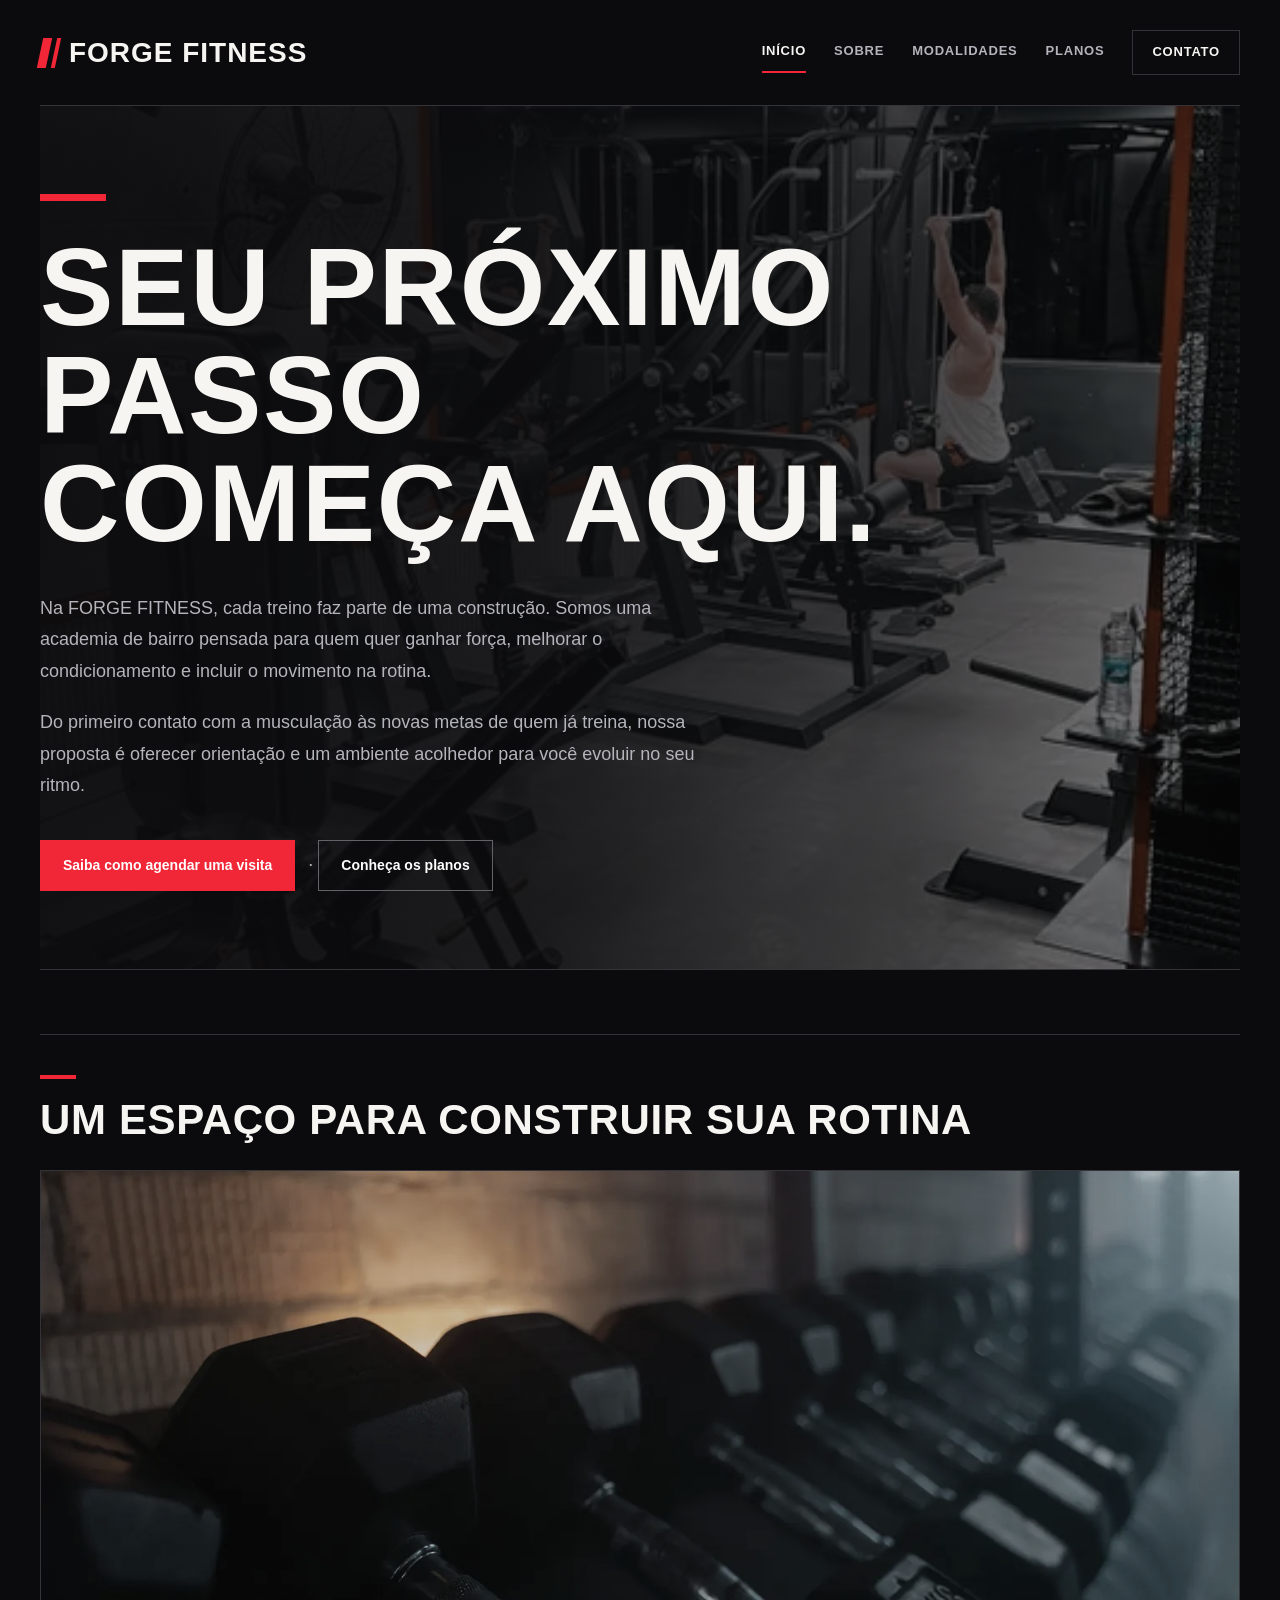
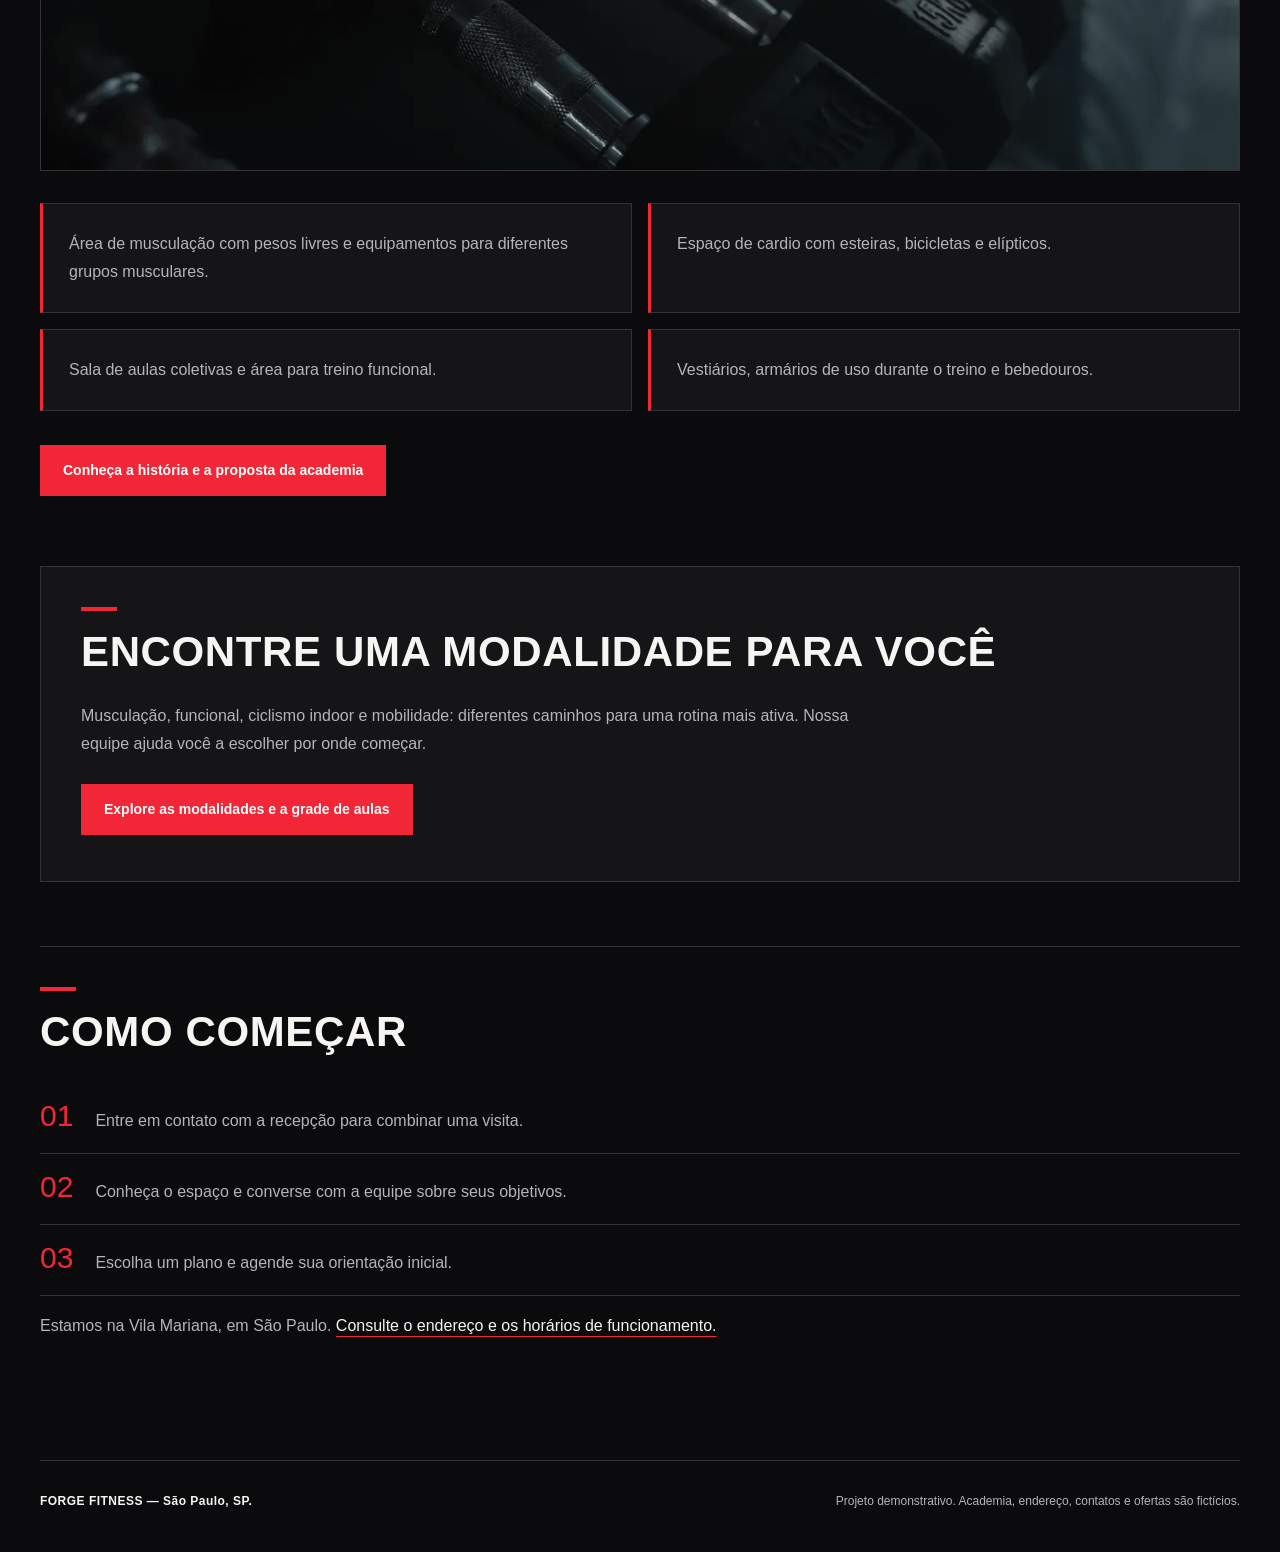
==== index.html @ c42b9245 "Add files via upload" ====
<!doctype html>
<html lang="pt-BR">
<head>
  <meta charset="utf-8">
  <meta name="viewport" content="width=device-width, initial-scale=1">
  <title>FORGE FITNESS | Início</title>
  <meta name="description" content="Conheça a FORGE FITNESS: academia fictícia com musculação, aulas coletivas e acompanhamento para diferentes objetivos.">
  <link rel="stylesheet" href="styles.css">
</head>
<body class="page-home">
  <a class="skip-link" href="#conteudo">Pular para o conteúdo</a>
  <header>
    <a href="index.html" aria-label="FORGE FITNESS — início">FORGE FITNESS</a>
    <button class="menu-toggle" type="button" aria-controls="primary-navigation" aria-expanded="false" aria-label="Abrir menu de navegação" hidden><span class="menu-toggle__icon" aria-hidden="true"></span></button>
    <nav id="primary-navigation" aria-label="Navegação principal"><ul>
      <li><a href="index.html" aria-current="page">Início</a></li>
      <li><a href="about.html">Sobre</a></li>
      <li><a href="classes.html">Modalidades</a></li>
      <li><a href="memberships.html">Planos</a></li>
      <li><a href="contact.html">Contato</a></li>
    </ul></nav>
  </header>
  <main id="conteudo">
    <section aria-labelledby="introducao">
      <picture class="hero-photography" aria-hidden="true">
        <img src="assets/images/gym-interior-1440.webp" srcset="assets/images/gym-interior-720.webp 720w, assets/images/gym-interior-1440.webp 1440w" sizes="(max-width: 600px) calc(100vw - 36px), (max-width: 900px) calc(100vw - 48px), (max-width: 1280px) calc(100vw - 80px), 1200px" width="1440" height="720" alt="" fetchpriority="high" decoding="async">
      </picture>
      <h1 id="introducao">Seu próximo passo começa aqui.</h1>
      <p>Na FORGE FITNESS, cada treino faz parte de uma construção. Somos uma academia de bairro pensada para quem quer ganhar força, melhorar o condicionamento e incluir o movimento na rotina.</p>
      <p>Do primeiro contato com a musculação às novas metas de quem já treina, nossa proposta é oferecer orientação e um ambiente acolhedor para você evoluir no seu ritmo.</p>
      <p><a href="contact.html">Saiba como agendar uma visita</a> <span class="hero-action-separator" aria-hidden="true">·</span> <a href="memberships.html">Conheça os planos</a></p>
    </section>
    <section aria-labelledby="estrutura">
      <h2 id="estrutura">Um espaço para construir sua rotina</h2>
      <figure class="gym-photography">
        <img src="assets/images/equipment-1440.webp" srcset="assets/images/equipment-720.webp 720w, assets/images/equipment-1440.webp 1440w" sizes="(max-width: 1280px) 100vw, 1200px" width="1440" height="720" alt="Halteres organizados em um suporte, com iluminação lateral dramática em uma academia. Foto ilustrativa." loading="lazy" decoding="async">
      </figure>
      <ul>
        <li>Área de musculação com pesos livres e equipamentos para diferentes grupos musculares.</li>
        <li>Espaço de cardio com esteiras, bicicletas e elípticos.</li>
        <li>Sala de aulas coletivas e área para treino funcional.</li>
        <li>Vestiários, armários de uso durante o treino e bebedouros.</li>
      </ul>
      <p><a href="about.html">Conheça a história e a proposta da academia</a></p>
    </section>
    <section aria-labelledby="treinos">
      <h2 id="treinos">Encontre uma modalidade para você</h2>
      <p>Musculação, funcional, ciclismo indoor e mobilidade: diferentes caminhos para uma rotina mais ativa. Nossa equipe ajuda você a escolher por onde começar.</p>
      <p><a href="classes.html">Explore as modalidades e a grade de aulas</a></p>
    </section>
    <section aria-labelledby="primeira-visita">
      <h2 id="primeira-visita">Como começar</h2>
      <ol>
        <li>Entre em contato com a recepção para combinar uma visita.</li>
        <li>Conheça o espaço e converse com a equipe sobre seus objetivos.</li>
        <li>Escolha um plano e agende sua orientação inicial.</li>
      </ol>
      <p>Estamos na Vila Mariana, em São Paulo. <a href="contact.html">Consulte o endereço e os horários de funcionamento.</a></p>
    </section>
  </main>
  <footer><p>FORGE FITNESS — São Paulo, SP.</p><p>Projeto demonstrativo. Academia, endereço, contatos e ofertas são fictícios.</p></footer>
  <script src="navigation.js" defer></script>
  <script src="motion.js" defer></script>
</body>
</html>
---- styles.css ----
/* Shared visual system: local fonts, photography and accessible motion. */
:root {
  color-scheme: dark;
  --background: #0b0b0d;
  --surface: #151518;
  --surface-raised: #1d1d21;
  --line: #343438;
  --text: #f6f5f2;
  --muted: #b4b4bb;
  --red: #f12636;
  --red-hover: #ff4251;
  --display: Impact, "Arial Narrow", "Franklin Gothic Heavy", sans-serif;
}
* { box-sizing: border-box; }
body {
  margin: 0;
  background: var(--background);
  color: var(--text);
  font-family: "Segoe UI", Arial, sans-serif;
  font-size: 16px;
  line-height: 1.75;
  -webkit-font-smoothing: antialiased;
}
::selection { background: var(--red); color: #fff; }
a { color: var(--text); text-underline-offset: 5px; text-decoration-color: var(--red); }
a:hover { color: var(--red-hover); }
:focus-visible { outline: 3px solid var(--red-hover); outline-offset: 6px; }
header, main, footer { width: min(1200px, calc(100% - 80px)); margin-inline: auto; }

/* Masthead and shared navigation */
header {
  min-height: 106px;
  display: flex;
  align-items: center;
  justify-content: space-between;
  flex-wrap: wrap;
  gap: 20px 36px;
  padding-block: 24px;
  border-bottom: 1px solid var(--line);
}
header > a {
  display: inline-flex;
  align-items: center;
  gap: 12px;
  font-family: var(--display);
  font-size: 28px;
  font-weight: 900;
  line-height: 1;
  letter-spacing: .035em;
  text-decoration: none;
}
header > a::before {
  content: "";
  width: 9px;
  height: 30px;
  background: var(--red);
  box-shadow: 5px 0 0 var(--background), 9px 0 0 var(--red);
  transform: skew(-12deg);
  margin-right: 8px;
}
nav ul { display: flex; flex-wrap: wrap; align-items: center; gap: 10px 28px; margin: 0; padding: 0; list-style: none; }
nav a {
  display: inline-block;
  padding-block: 8px;
  border-bottom: 2px solid transparent;
  color: var(--muted);
  font-size: 13px;
  font-weight: 700;
  letter-spacing: .06em;
  text-decoration: none;
  text-transform: uppercase;
}
nav a[aria-current="page"] { color: var(--text); border-bottom-color: var(--red); }
nav a:hover { color: var(--text); border-bottom-color: var(--red); }
nav li:last-child a { border: 1px solid var(--line); padding: 10px 19px; color: var(--text); }
nav li:last-child a:hover, nav li:last-child a[aria-current="page"] { background: var(--red); border-color: var(--red); color: #fff; }
.skip-link { position: absolute; top: -160px; left: 24px; z-index: 10; background: var(--text); color: var(--background); padding: 12px 20px; font-weight: 700; }
.skip-link:focus { top: 16px; }

/* Typography and section rhythm */
main { padding-block: 72px 24px; }
h1, h2, h3 { margin-top: 0; color: var(--text); line-height: 1.08; }
h1, h2 { font-family: var(--display); font-weight: 900; text-transform: uppercase; letter-spacing: .015em; }
h1 { max-width: 920px; margin-bottom: 28px; font-size: clamp(46px, 6.2vw, 82px); text-wrap: balance; }
h2 { margin-bottom: 28px; font-size: clamp(28px, 3.4vw, 42px); text-wrap: balance; }
h3 { margin-bottom: 16px; font-size: 21px; font-weight: 750; letter-spacing: -.025em; }
p { margin: 0 0 20px; color: var(--muted); }
p:last-child { margin-bottom: 0; }
strong { color: var(--text); font-weight: 700; }
main > p { max-width: 760px; font-size: 18px; }
section { margin-block: 64px; padding-top: 40px; border-top: 1px solid var(--line); }
section h2::before { content: ""; display: block; width: 36px; height: 4px; margin-bottom: 18px; background: var(--red); }
section > p { max-width: 790px; }
ul, ol { padding-left: 23px; color: var(--muted); }
li { padding-left: 5px; margin-bottom: 12px; }
li::marker { color: var(--red); }
nav li { margin: 0; padding: 0; }

/* Existing calls to action retain their original text and destinations. */
section > p:last-child > a,
article > p:last-child > a {
  display: inline-block;
  padding: 14px 22px;
  margin: 6px 8px 6px 0;
  border: 1px solid var(--red);
  background: var(--red);
  color: #fff;
  font-size: 14px;
  line-height: 1.5;
  font-weight: 750;
  text-decoration: none;
}
section > p:last-child > a:hover,
article > p:last-child > a:hover { background: var(--red-hover); border-color: var(--red-hover); }
section > p:last-child > a ~ a { background: transparent; border-color: #626269; }
section > p:last-child > a ~ a:hover { background: var(--surface-raised); border-color: var(--text); }

/* Home: typography-led introduction and structured panels. */
.page-home main { padding-top: 0; }
.page-home section:first-child { margin-top: 0; padding: 88px 0 72px; border-top: 0; border-bottom: 1px solid var(--line); }
.page-home h1 { max-width: 980px; font-size: clamp(56px, 8.6vw, 112px); line-height: .98; margin-bottom: 36px; }
.page-home h1::before { content: ""; display: block; width: 66px; height: 7px; margin-bottom: 32px; background: var(--red); }
.page-home section:first-child > p { max-width: 680px; font-size: 18px; }
.page-home section:first-child > p:last-child { margin-top: 32px; }
.page-home section[aria-labelledby="estrutura"] > ul { display: grid; grid-template-columns: repeat(2, minmax(0, 1fr)); gap: 16px; padding: 0; list-style: none; margin-block: 28px; }
.page-home section[aria-labelledby="estrutura"] li { margin: 0; padding: 26px; background: var(--surface); border: 1px solid var(--line); border-left: 3px solid var(--red); }
.page-home section[aria-labelledby="treinos"] { padding: 40px; background: var(--surface); border: 1px solid var(--line); }
.page-home ol { counter-reset: steps; padding: 0; list-style: none; }
.page-home ol li { counter-increment: steps; display: flex; align-items: baseline; gap: 22px; border-bottom: 1px solid var(--line); padding: 18px 0; margin: 0; }
.page-home ol li::before { content: "0" counter(steps); font-family: var(--display); color: var(--red); font-size: 30px; line-height: 1; }
.page-home section[aria-labelledby="primeira-visita"] > p:last-child > a { display: inline; margin: 0; padding: 0; border: 0; background: transparent; color: var(--text); font-size: inherit; font-weight: inherit; text-decoration: underline; text-decoration-color: var(--red); }

/* About and contact: editorial copy and information blocks. */
.page-about section[aria-labelledby="historia"] > p { max-width: 820px; font-size: 18px; }
.page-about section[aria-labelledby="proposta"] ul { display: grid; grid-template-columns: repeat(2, minmax(0, 1fr)); gap: 16px; list-style: none; padding: 0; margin-top: 28px; }
.page-about section[aria-labelledby="proposta"] li { background: var(--surface); border: 1px solid var(--line); padding: 26px; margin: 0; }
.page-about section[aria-labelledby="proposta"] li strong { display: block; margin-bottom: 8px; }
dl { margin: 0; display: grid; grid-template-columns: minmax(170px, 1fr) 2fr; }
dt, dd { padding-block: 22px; border-bottom: 1px solid var(--line); }
dt { padding-right: 24px; font-weight: 700; }
dd { margin: 0; color: var(--muted); overflow-wrap: anywhere; }
address { font-style: normal; font-size: 20px; line-height: 1.9; border-left: 3px solid var(--red); padding: 8px 0 8px 26px; margin-bottom: 28px; }
.page-contact main > p:has(> strong),
.page-memberships main > p:has(> strong) { padding: 18px 22px; border: 1px solid var(--line); border-left: 3px solid var(--red); background: var(--surface); font-size: 14px; }
.page-contact section[aria-labelledby="horarios"] > p:last-child > a { display: inline; padding: 0; margin: 0; border: 0; background: transparent; color: var(--text); font-size: inherit; font-weight: inherit; text-decoration: underline; text-decoration-color: var(--red); }

/* Classes and schedule */
.page-classes section[aria-labelledby="atividades"] { display: grid; grid-template-columns: repeat(2, minmax(0, 1fr)); gap: 24px; }
.page-classes section[aria-labelledby="atividades"] > h2 { grid-column: 1 / -1; margin-bottom: 4px; }
.page-classes article { padding: 32px; background: var(--surface); border: 1px solid var(--line); border-top: 3px solid var(--red); }
.page-classes article h3 { font-size: 25px; }
.page-classes article p:last-child { padding-top: 18px; border-top: 1px solid var(--line); font-size: 14px; }
.table-container { overflow-x: auto; border: 1px solid var(--line); background: var(--surface); }
table { width: 100%; border-collapse: collapse; min-width: 540px; }
caption { padding: 20px 24px; text-align: left; color: var(--muted); font-size: 14px; }
th, td { padding: 20px 24px; text-align: left; vertical-align: top; border-top: 1px solid var(--line); }
thead { background: var(--surface-raised); }
thead th { font-size: 12px; letter-spacing: .07em; text-transform: uppercase; }
tbody th { font-weight: 600; }
td { color: var(--muted); }

/* Membership cards share aligned pricing, benefit lists and actions. */
.page-memberships section[aria-labelledby="opcoes"] { display: grid; grid-template-columns: repeat(3, minmax(0, 1fr)); gap: 20px; }
.page-memberships section[aria-labelledby="opcoes"] > h2 { grid-column: 1 / -1; }
.page-memberships article { display: flex; flex-direction: column; padding: 32px 26px 26px; background: var(--surface); border: 1px solid var(--line); border-top: 4px solid #626269; }
.page-memberships article:nth-of-type(2) { background: var(--surface-raised); border-color: var(--red); box-shadow: 0 12px 36px #0005; }
.page-memberships article h3 { text-transform: uppercase; letter-spacing: .12em; font-size: 14px; margin-bottom: 26px; }
.page-memberships article > p:first-of-type { padding-bottom: 24px; margin-bottom: 24px; border-bottom: 1px solid var(--line); }
.page-memberships article > p:first-of-type strong { font-family: var(--display); font-size: clamp(26px, 2.7vw, 36px); line-height: 1.2; letter-spacing: -.015em; }
.page-memberships article:nth-of-type(2) h3 { color: var(--red-hover); }
.page-memberships article ul { font-size: 14px; margin-block: 6px 28px; padding-left: 18px; }
.page-memberships article > p:last-child { margin-top: auto; }
.page-memberships article > p:last-child a { width: 100%; text-align: center; margin: 0; padding-inline: 12px; }
.page-memberships section[aria-labelledby="duvidas"] h3 { margin-top: 32px; padding-top: 28px; border-top: 1px solid var(--line); }
.page-memberships section[aria-labelledby="duvidas"] > p { max-width: 800px; }

footer { display: flex; justify-content: space-between; flex-wrap: wrap; gap: 16px 40px; margin-top: 32px; padding-block: 30px 40px; border-top: 1px solid var(--line); }
footer p { margin: 0; font-size: 12px; color: var(--muted); }
footer p:first-child { color: var(--text); font-weight: 700; letter-spacing: .04em; }

/* Local photography is an additive layer; the existing type and grids remain. */
.gym-photography {
  margin: 28px 0 32px;
  overflow: hidden;
  background: var(--surface);
  border: 1px solid var(--line);
}
.gym-photography img {
  display: block;
  width: 100%;
  height: auto;
  aspect-ratio: 2 / 1;
  object-fit: cover;
  filter: saturate(.65) contrast(1.08) brightness(.88);
}
.gym-photography--card { margin: 0 0 28px; }
.page-home section:first-child { position: relative; isolation: isolate; }
.hero-photography { position: absolute; inset: 0; z-index: -2; overflow: hidden; pointer-events: none; }
.hero-photography img { display: block; width: 100%; height: 100%; object-fit: cover; object-position: 65% center; filter: saturate(.55) contrast(1.08); }
.page-home section:first-child::after {
  content: "";
  position: absolute;
  inset: 0;
  z-index: -1;
  pointer-events: none;
  background: linear-gradient(90deg, #0b0b0df5 0%, #0b0b0de8 42%, #0b0b0dbb 72%, #0b0b0d77 100%);
}

/* Motion is opt-in; reduced-motion visitors retain immediate state changes. */
@media (prefers-reduced-motion: no-preference) {
  /* Entrance/reveal translate is owned exclusively by motion.js.
     Hover transitions below use transform on links and cards only. */
  nav a, main a {
    transition: color 160ms ease, background-color 160ms ease,
      border-color 160ms ease, transform 180ms ease;
  }
  .page-classes article,
  .page-memberships article,
  .page-home section[aria-labelledby="estrutura"] li,
  .page-about section[aria-labelledby="proposta"] li {
    transition: transform 200ms cubic-bezier(.2, .7, .3, 1);
  }
}
@media (prefers-reduced-motion: no-preference) and (hover: hover) and (pointer: fine) {
  section > p:last-child > a:hover,
  article > p:last-child > a:hover { transform: translateY(-2px); }
  .page-classes article:hover,
  .page-memberships article:hover,
  .page-home section[aria-labelledby="estrutura"] li:hover,
  .page-about section[aria-labelledby="proposta"] li:hover { transform: translateY(-3px); }
}
@media (prefers-reduced-motion: reduce) {
  nav a, main a, article, section li { transition: none; }
}

.menu-toggle { display: none; }

/* Tablet layout: keep intrinsic content from widening grid/flex tracks. */
@media (max-width: 1024px) {
  header, main, footer { width: calc(100% - 48px); }
  header { align-items: flex-start; gap: 20px; }
  header > a { max-width: 100%; min-width: 0; }
  header > a::before { flex-shrink: 0; }
  nav { width: 100%; min-width: 0; }
  nav ul { gap: 8px 22px; }
  nav a { min-height: 44px; display: inline-flex; align-items: center; }
  main, main *, footer > * { min-width: 0; }
  main, footer { overflow-wrap: anywhere; }
  main { padding-top: 56px; }
  h1 { font-size: clamp(36px, 6.2vw, 64px); }
  h2 { font-size: clamp(28px, 3.6vw, 38px); }
  .page-home h1 { font-size: clamp(44px, 8.6vw, 88px); }
  .gym-photography, .table-container { max-width: 100%; }
  .gym-photography img { max-width: 100%; }
  section > p:last-child > a,
  article > p:last-child > a { max-width: 100%; white-space: normal; overflow-wrap: anywhere; }
  .page-memberships section[aria-labelledby="opcoes"] { grid-template-columns: 1fr; }
  .page-memberships article { padding: 32px; }
  .page-memberships article > p:first-of-type strong { font-size: 38px; }
  .page-classes article { padding: 24px; }
  dl { grid-template-columns: minmax(140px, 1fr) minmax(0, 2fr); }
  .skip-link { max-width: calc(100% - 48px); }
}
@media (max-width: 600px) {
  header, main, footer { width: calc(100% - 40px); }
  header { min-height: 80px; padding-block: 18px; gap: 0 12px; align-items: center; }
  header > a { font-size: clamp(19px, 6vw, 25px); }
  .mobile-menu-ready header > a { max-width: calc(100% - 60px); font-size: clamp(18px, 5.3vw, 25px); }
  .mobile-menu-ready .menu-toggle {
    display: inline-flex;
    align-items: center;
    justify-content: center;
    flex: 0 0 44px;
    width: 44px;
    height: 44px;
    padding: 10px;
    border: 1px solid var(--line);
    background: var(--surface);
    color: var(--text);
    cursor: pointer;
    touch-action: manipulation;
  }
  .menu-toggle__icon { position: relative; width: 22px; height: 16px; }
  .menu-toggle__icon::before, .menu-toggle__icon::after {
    content: "";
    position: absolute;
    left: 0;
    width: 22px;
    height: 2px;
    background: currentColor;
    transform-origin: center;
  }
  .menu-toggle__icon::before { top: 4px; }
  .menu-toggle__icon::after { bottom: 4px; }
  .is-menu-open .menu-toggle__icon::before { transform: translateY(3px) rotate(45deg); }
  .is-menu-open .menu-toggle__icon::after { transform: translateY(-3px) rotate(-45deg); }
  .mobile-menu-ready header nav {
    display: grid;
    flex-basis: 100%;
    grid-template-rows: 0fr;
    visibility: hidden;
  }
  .mobile-menu-ready header nav ul {
    min-height: 0;
    overflow: hidden;
    grid-template-columns: 1fr;
    gap: 0;
  }
  .mobile-menu-ready .is-menu-open nav { grid-template-rows: 1fr; visibility: visible; }
  .mobile-menu-ready nav li:first-child { padding-top: 16px; }
  .mobile-menu-ready nav a, .mobile-menu-ready nav li:last-child a {
    justify-content: flex-start;
    padding: 14px 12px;
    min-height: 48px;
    font-size: 13px;
    text-align: left;
  }
  .mobile-menu-ready nav li:last-child { padding-top: 8px; }
  nav ul { display: grid; grid-template-columns: repeat(3, minmax(0, 1fr)); gap: 8px; }
  nav a, nav li:last-child a {
    display: flex;
    justify-content: center;
    min-height: 44px;
    padding: 9px 4px;
    font-size: 11px;
    letter-spacing: .025em;
    text-align: center;
    overflow-wrap: anywhere;
  }
  main { padding-top: 40px; }
  h1 { font-size: clamp(32px, 9vw, 48px); line-height: 1.12; margin-bottom: 24px; }
  h2 { font-size: clamp(26px, 7.5vw, 34px); line-height: 1.15; margin-bottom: 24px; }
  h3, .page-classes article h3 { font-size: 22px; line-height: 1.25; }
  main > p, .page-home section:first-child > p,
  .page-about section[aria-labelledby="historia"] > p { font-size: 16px; }
  main p, main li, main dd { line-height: 1.8; }
  section { margin-block: 48px; padding-top: 32px; }
  .page-home section:first-child { padding-block: 52px 40px; }
  .page-home h1 { font-size: clamp(38px, 11vw, 64px); line-height: 1.04; margin-bottom: 28px; }
  .page-home h1::before { margin-bottom: 24px; }
  .page-home section[aria-labelledby="estrutura"] > ul,
  .page-about section[aria-labelledby="proposta"] ul,
  .page-classes section[aria-labelledby="atividades"] { grid-template-columns: 1fr; }
  .page-home section[aria-labelledby="treinos"],
  .page-home section[aria-labelledby="estrutura"] li,
  .page-about section[aria-labelledby="proposta"] li,
  .page-classes article, .page-memberships article { padding: 22px; }
  .page-memberships article > p:first-of-type strong { font-size: clamp(27px, 8vw, 38px); }
  .page-home ol li { gap: 14px; }
  .page-home ol li::before { flex-shrink: 0; }
  .gym-photography { margin-block: 28px; }
  .gym-photography img { aspect-ratio: 16 / 10; }
  .gym-photography--card img { aspect-ratio: 3 / 2; }
  .gym-photography--card { margin-top: 0; }
  .hero-photography img { object-position: 65% center; }
  dl { grid-template-columns: 1fr; }
  dt { border-bottom: 0; padding-bottom: 4px; }
  dd { padding-top: 0; }
  address { font-size: 17px; padding-left: 18px; }
  section > p:last-child > a, article > p:last-child > a {
    min-height: 44px;
    padding: 12px 16px;
    margin-right: 0;
    text-align: center;
  }
  /* Stack existing CTAs; suppress only the decorative text separators. */
  section > p:last-child:has(> a), article > p:last-child:has(> a) {
    display: grid;
    gap: 12px;
    font-size: 0;
  }
  section > p:last-child > a, article > p:last-child > a {
    display: block;
    width: 100%;
    margin: 0;
    font-size: 14px;
    padding-block: 15px;
  }
  /* Preserve prose links as prose rather than full-width actions. */
  .page-home section[aria-labelledby="primeira-visita"] > p:last-child,
  .page-contact section[aria-labelledby="horarios"] > p:last-child { display: block; font-size: 16px; }
  /* Keep the semantic schedule intact, wrapping cells instead of scrolling. */
  table { min-width: 0; table-layout: fixed; }
  th, td { padding: 12px 8px; font-size: 13px; overflow-wrap: anywhere; }
  thead th { font-size: 10px; letter-spacing: .025em; }
  caption { padding: 16px; font-size: 13px; }
  footer { display: block; padding-block: 24px 32px; }
  footer p + p { margin-top: 12px; }
}
@media (max-width: 600px) and (prefers-reduced-motion: no-preference) {
  .mobile-menu-ready header nav {
    transition: grid-template-rows 240ms cubic-bezier(.22, .61, .36, 1), visibility 0s linear 240ms;
  }
  .mobile-menu-ready .is-menu-open nav { transition-delay: 0s; }
  .menu-toggle__icon::before, .menu-toggle__icon::after { transition: transform 180ms ease; }
}

/* Home hero only: smartphone adjustments stop strictly below 768px.
   Static sizing/overlays leave the existing motion lifecycle untouched. */
@media (max-width: 767.98px) {
  .page-home section[aria-labelledby="introducao"] {
    padding-block: 32px 28px;
    margin-bottom: 32px;
  }
  .page-home section[aria-labelledby="introducao"] h1 {
    max-width: 15ch;
    margin-bottom: 20px;
    font-size: clamp(34px, 9vw, 56px);
    line-height: 1.06;
    letter-spacing: .01em;
    overflow-wrap: normal;
    word-break: normal;
  }
  .page-home section[aria-labelledby="introducao"] h1::before {
    width: 44px;
    height: 4px;
    margin-bottom: 20px;
  }
  .page-home section[aria-labelledby="introducao"] > p {
    max-width: 56ch;
    margin-bottom: 16px;
    font-size: 16px;
    line-height: 1.65;
    color: #d0d0d5;
  }
  .page-home section[aria-labelledby="introducao"] .hero-photography img {
    object-position: 72% center;
  }
  .page-home section[aria-labelledby="introducao"]::after {
    background: linear-gradient(180deg, #0b0b0ddb 0%, #0b0b0de8 48%, #0b0b0df5 100%);
  }
  .page-home section[aria-labelledby="introducao"] > p:last-child {
    display: flex;
    flex-wrap: wrap;
    justify-content: center;
    align-items: center;
    gap: 10px;
    max-width: 620px;
    margin: 24px 0 0;
    font-size: 0;
    line-height: 1;
  }
  .page-home section[aria-labelledby="introducao"] .hero-action-separator { display: none; }
  .page-home section[aria-labelledby="introducao"] > p:last-child > a {
    display: flex;
    align-items: center;
    justify-content: center;
    width: auto;
    flex: 0 1 auto;
    min-width: 0;
    min-height: 44px;
    margin: 0;
    padding: 10px 16px;
    font-size: 14px;
    line-height: 1.4;
    text-align: center;
    white-space: normal;
  }
  .page-home section[aria-labelledby="introducao"] > p:last-child > a ~ a {
    background: transparent;
    border-color: #626269;
  }
  .page-home section[aria-labelledby="introducao"] > p:last-child > a ~ a:hover {
    background: var(--surface-raised);
    border-color: var(--text);
  }
}
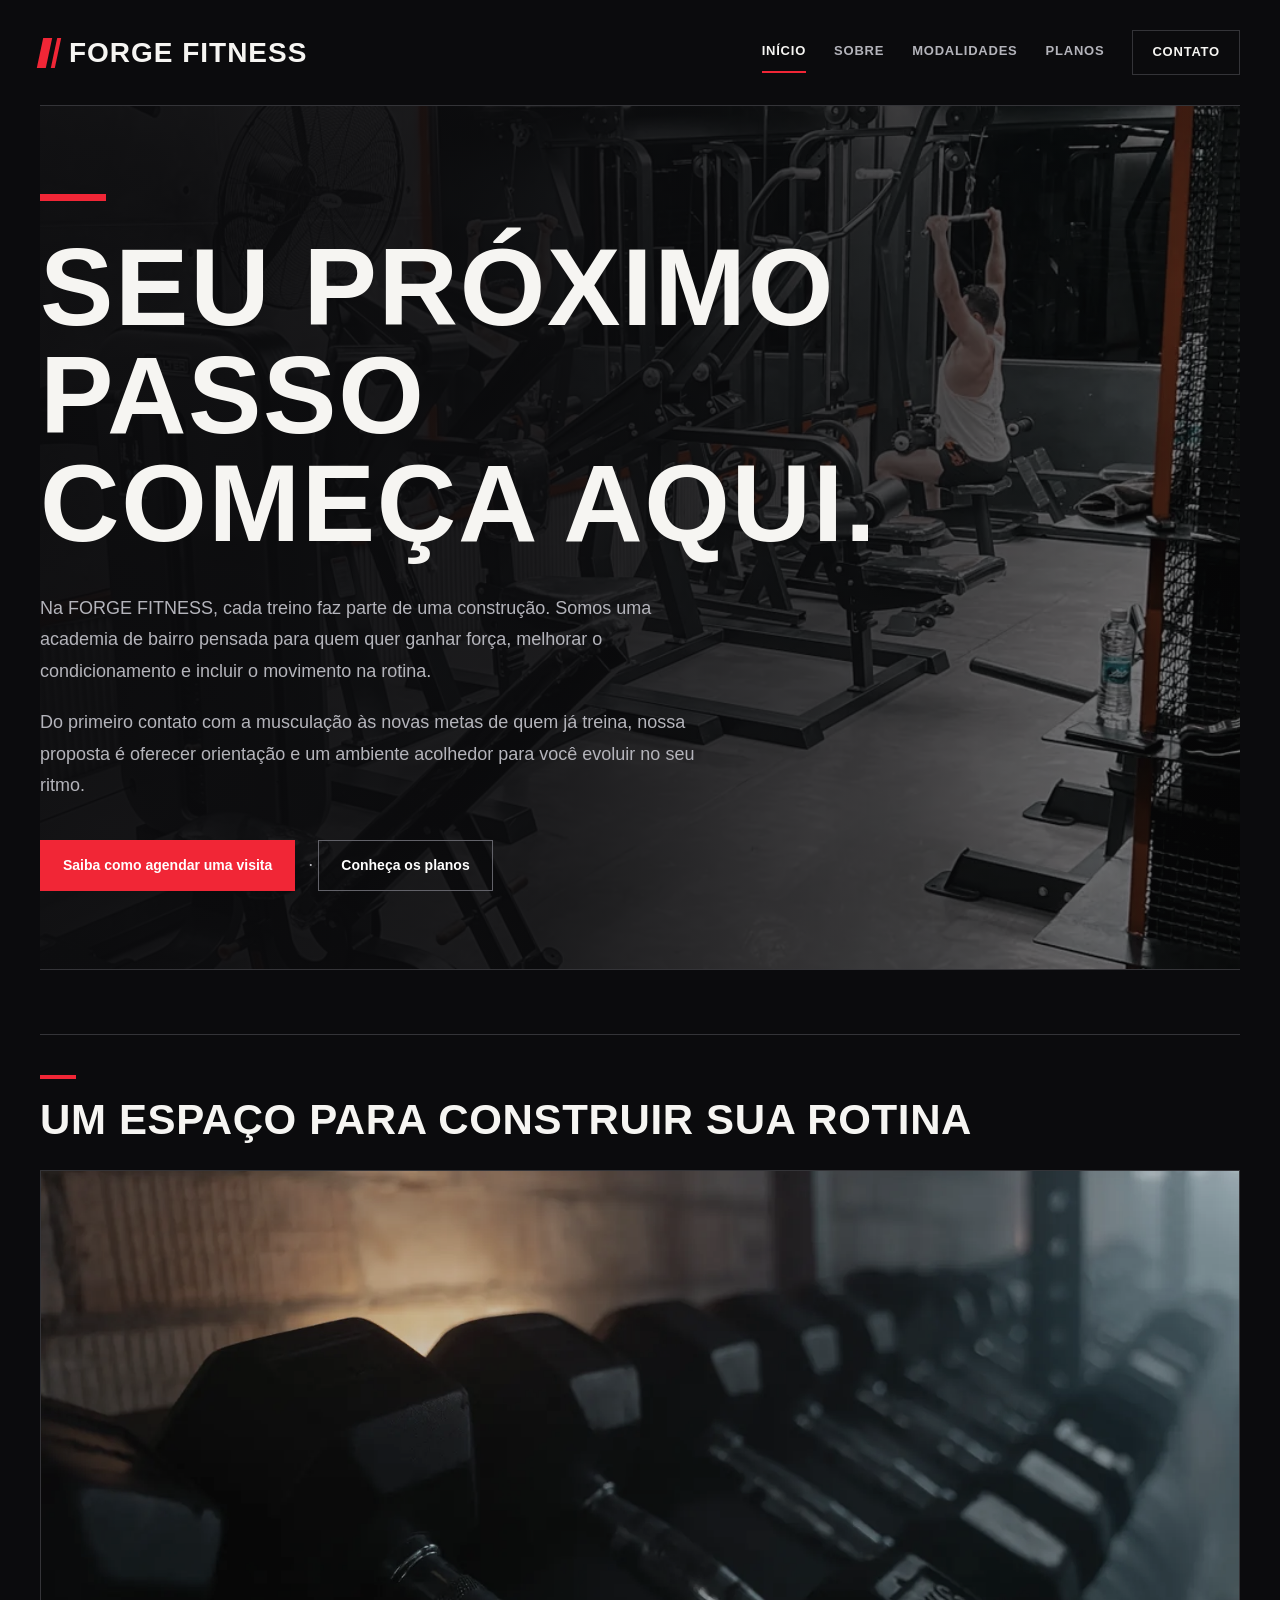
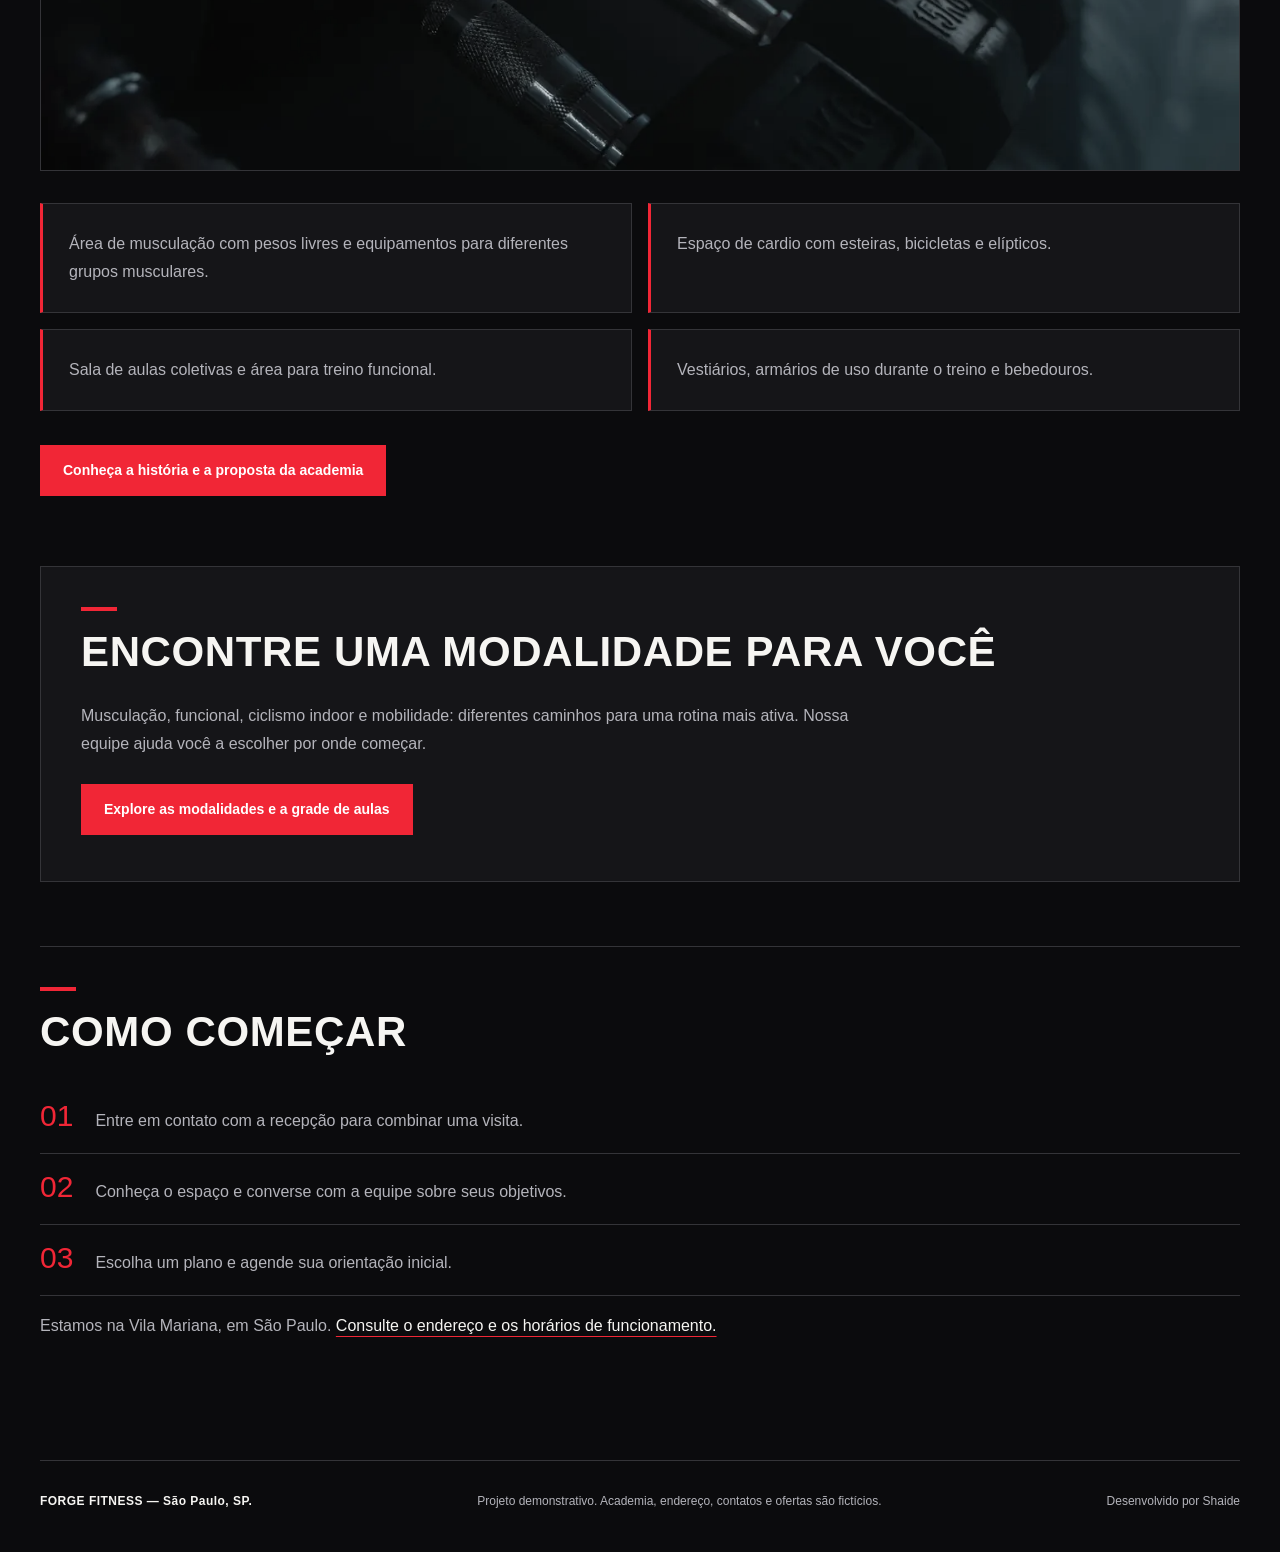
==== commit 30be3899: "Add files via upload" ====
--- a/index.html
+++ b/index.html
@@ -58,7 +58,7 @@
       <p>Estamos na Vila Mariana, em São Paulo. <a href="contact.html">Consulte o endereço e os horários de funcionamento.</a></p>
     </section>
   </main>
-  <footer><p>FORGE FITNESS — São Paulo, SP.</p><p>Projeto demonstrativo. Academia, endereço, contatos e ofertas são fictícios.</p></footer>
+  <footer><p>FORGE FITNESS — São Paulo, SP.</p><p>Projeto demonstrativo. Academia, endereço, contatos e ofertas são fictícios.</p><p class="footer-credit">Desenvolvido por Shaide</p></footer>
   <script src="navigation.js" defer></script>
   <script src="motion.js" defer></script>
 </body>
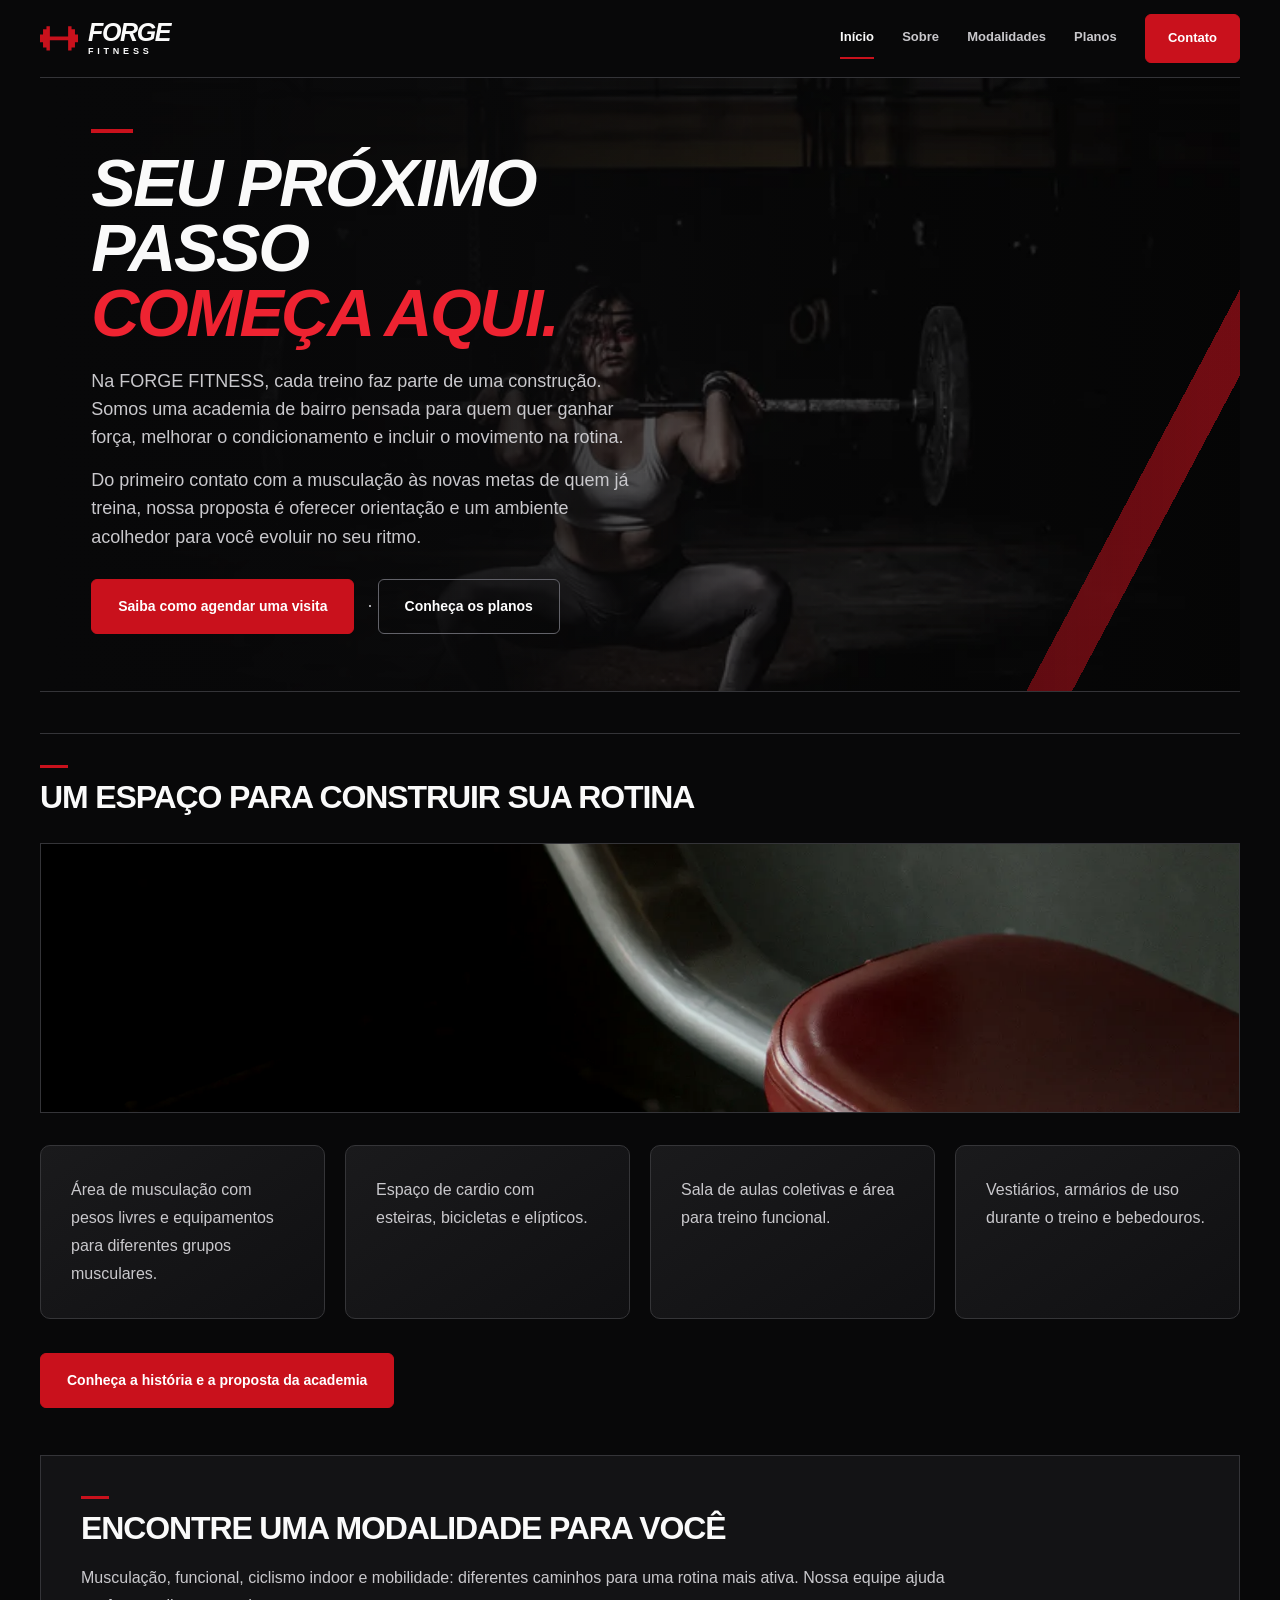
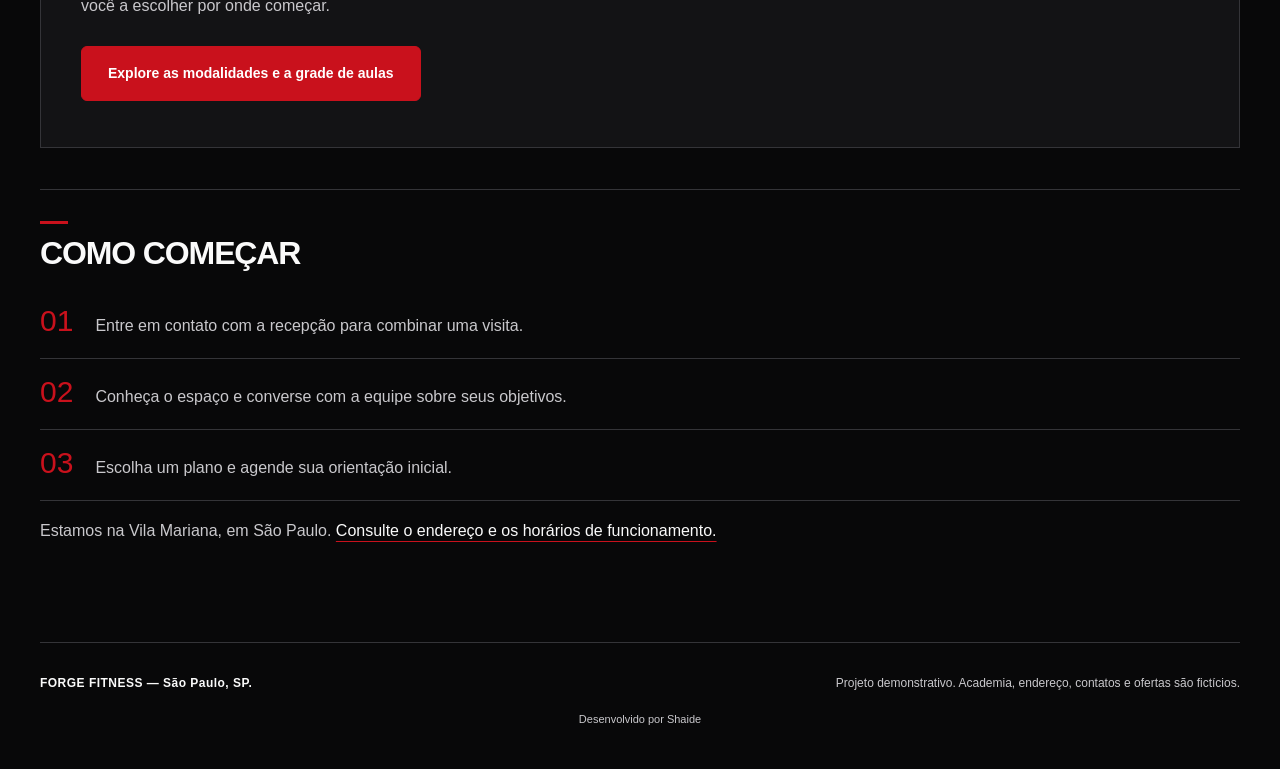
==== commit fbf38a46: "Add files via upload" ====
--- a/index.html
+++ b/index.html
@@ -10,7 +10,7 @@
 <body class="page-home">
   <a class="skip-link" href="#conteudo">Pular para o conteúdo</a>
   <header>
-    <a href="index.html" aria-label="FORGE FITNESS — início">FORGE FITNESS</a>
+    <a href="index.html" aria-label="FORGE FITNESS — início"><span class="brand"><b>FORGE</b> FITNESS</span></a>
     <button class="menu-toggle" type="button" aria-controls="primary-navigation" aria-expanded="false" aria-label="Abrir menu de navegação" hidden><span class="menu-toggle__icon" aria-hidden="true"></span></button>
     <nav id="primary-navigation" aria-label="Navegação principal"><ul>
       <li><a href="index.html" aria-current="page">Início</a></li>
@@ -25,7 +25,7 @@
       <picture class="hero-photography" aria-hidden="true">
         <img src="assets/images/gym-interior-1440.webp" srcset="assets/images/gym-interior-720.webp 720w, assets/images/gym-interior-1440.webp 1440w" sizes="(max-width: 600px) calc(100vw - 36px), (max-width: 900px) calc(100vw - 48px), (max-width: 1280px) calc(100vw - 80px), 1200px" width="1440" height="720" alt="" fetchpriority="high" decoding="async">
       </picture>
-      <h1 id="introducao">Seu próximo passo começa aqui.</h1>
+      <h1 id="introducao">Seu próximo passo <em>começa aqui.</em></h1>
       <p>Na FORGE FITNESS, cada treino faz parte de uma construção. Somos uma academia de bairro pensada para quem quer ganhar força, melhorar o condicionamento e incluir o movimento na rotina.</p>
       <p>Do primeiro contato com a musculação às novas metas de quem já treina, nossa proposta é oferecer orientação e um ambiente acolhedor para você evoluir no seu ritmo.</p>
       <p><a href="contact.html">Saiba como agendar uma visita</a> <span class="hero-action-separator" aria-hidden="true">·</span> <a href="memberships.html">Conheça os planos</a></p>
@@ -33,7 +33,7 @@
     <section aria-labelledby="estrutura">
       <h2 id="estrutura">Um espaço para construir sua rotina</h2>
       <figure class="gym-photography">
-        <img src="assets/images/equipment-1440.webp" srcset="assets/images/equipment-720.webp 720w, assets/images/equipment-1440.webp 1440w" sizes="(max-width: 1280px) 100vw, 1200px" width="1440" height="720" alt="Halteres organizados em um suporte, com iluminação lateral dramática em uma academia. Foto ilustrativa." loading="lazy" decoding="async">
+        <img src="assets/images/equipment-1440.webp" srcset="assets/images/equipment-720.webp 720w, assets/images/equipment-1440.webp 1440w" sizes="(max-width: 1280px) 100vw, 1200px" width="1440" height="720" alt="Detalhe de um equipamento de musculação com estofamento vermelho em uma academia. Foto ilustrativa." loading="lazy" decoding="async">
       </figure>
       <ul>
         <li>Área de musculação com pesos livres e equipamentos para diferentes grupos musculares.</li>
--- a/styles.css
+++ b/styles.css
@@ -177,6 +177,7 @@
 footer { display: flex; justify-content: space-between; flex-wrap: wrap; gap: 16px 40px; margin-top: 32px; padding-block: 30px 40px; border-top: 1px solid var(--line); }
 footer p { margin: 0; font-size: 12px; color: var(--muted); }
 footer p:first-child { color: var(--text); font-weight: 700; letter-spacing: .04em; }
+footer .footer-credit { flex-basis: 100%; text-align: center; font-size: 11px; color: var(--muted); }
 
 /* Local photography is an additive layer; the existing type and grids remain. */
 .gym-photography {
@@ -234,6 +235,50 @@
 }
 
 .menu-toggle { display: none; }
+
+/* Escala desktop: grades amplas e leitura com larguras próprias. */
+@media (min-width: 1200px) {
+  header, main, footer {
+    width: min(1440px, calc(100% - clamp(80px, 6vw, 128px)));
+  }
+  body { font-size: clamp(16px, 1.05vw, 18px); }
+  header > a { font-size: clamp(28px, 2.1vw, 34px); }
+  nav ul { column-gap: clamp(28px, 2.2vw, 36px); }
+  nav a { font-size: clamp(13px, .95vw, 16px); }
+  nav li:last-child a { padding: 12px 22px; }
+  h1 { max-width: 1080px; font-size: clamp(74px, 6.2vw, 96px); }
+  h2 { font-size: clamp(40px, 3.2vw, 50px); }
+  h3 { font-size: clamp(21px, 1.5vw, 25px); }
+  main > p { max-width: 880px; font-size: clamp(18px, 1.25vw, 21px); }
+  section > p { max-width: 900px; }
+  .page-home h1 { max-width: 1120px; font-size: clamp(104px, 8vw, 128px); }
+  .page-home section:first-child > p { max-width: 780px; font-size: clamp(18px, 1.25vw, 21px); }
+  section > p:last-child > a,
+  article > p:last-child > a { font-size: clamp(14px, 1vw, 16px); padding: 16px 26px; }
+  .page-classes article { padding: clamp(32px, 2.5vw, 40px); }
+  .page-classes article h3 { font-size: clamp(25px, 1.8vw, 30px); }
+  .page-classes article p:last-child,
+  .page-memberships article ul,
+  caption { font-size: clamp(14px, 1vw, 16px); }
+  .page-memberships article { padding: 36px clamp(26px, 2.2vw, 36px) 30px; }
+  .page-memberships article h3 { font-size: clamp(14px, 1vw, 16px); }
+  .page-memberships article > p:first-of-type strong { font-size: clamp(36px, 2.6vw, 44px); }
+  .page-home section[aria-labelledby="estrutura"] > ul,
+  .page-about section[aria-labelledby="proposta"] ul { gap: 20px; }
+  .page-home section[aria-labelledby="estrutura"] li,
+  .page-about section[aria-labelledby="proposta"] li { padding: 30px; }
+  .page-about section[aria-labelledby="historia"],
+  .page-about section[aria-labelledby="visita"],
+  .page-memberships section[aria-labelledby="condicoes"],
+  .page-memberships section[aria-labelledby="duvidas"] { max-width: 1080px; }
+  .page-about section[aria-labelledby="historia"] > p { max-width: 900px; font-size: clamp(18px, 1.25vw, 21px); }
+  .page-about section[aria-labelledby="beneficios"],
+  .page-contact section { max-width: 1200px; }
+  .page-classes section[aria-labelledby="grade"] { max-width: 1280px; }
+  .page-memberships section[aria-labelledby="duvidas"] > p { max-width: 900px; }
+  thead th { font-size: clamp(12px, .9vw, 14px); }
+  footer p { font-size: clamp(12px, .9vw, 14px); }
+}
 
 /* Tablet layout: keep intrinsic content from widening grid/flex tracks. */
 @media (max-width: 1024px) {
@@ -465,3 +510,116 @@
     border-color: var(--text);
   }
 }
+
+/* Identidade visual compartilhada */
+:root { --background:#080809; --surface:#131315; --surface-raised:#1b191b; --text:#fafafa; --muted:#c9c8cc; --red:#c9111c; --red-hover:#e02130; --display:"Segoe UI",Arial,sans-serif; }
+body { background:var(--background); }
+header { min-height:76px; padding-block:14px; }
+header > a { gap:10px; }
+header > a::before { width:38px; height:26px; margin:0; transform:none; box-shadow:none; clip-path:polygon(0 35%,8% 35%,8% 15%,17% 15%,17% 3%,26% 3%,26% 43%,74% 43%,74% 3%,83% 3%,83% 15%,92% 15%,92% 35%,100% 35%,100% 65%,92% 65%,92% 85%,83% 85%,83% 97%,74% 97%,74% 57%,26% 57%,26% 97%,17% 97%,17% 85%,8% 85%,8% 65%,0 65%); }
+.brand { display:grid; gap:3px; font:700 9px/1 Arial,sans-serif; letter-spacing:.42em; }
+.brand b { font:italic 900 25px/.95 Arial,sans-serif; letter-spacing:-.055em; }
+nav a { text-transform:none; letter-spacing:0; }
+nav li:last-child a { background:var(--red); color:white; border-color:var(--red); border-radius:6px; }
+h1,h2 { letter-spacing:-.035em; }
+section > p:last-child > a,article > p:last-child > a { border-radius:6px; }
+.page-home #introducao { font-style:italic; font-weight:900; max-width:12ch; }
+#introducao em { display:block; color:#ee2331; }
+.page-home section:first-child::after { background:linear-gradient(90deg,#080809 0%,#080809eb 34%,#08080970 64%,#08080924),linear-gradient(118deg,transparent 86%,#bd101bb0 86%,#bd101bb0 89%,transparent 89%); }
+.page-home section:first-child > p { max-width:55ch; }
+.page-classes article,.page-memberships article,.page-about section[aria-labelledby="proposta"] li,.page-home section[aria-labelledby="estrutura"] li { border:1px solid #353538; border-radius:10px; background:linear-gradient(145deg,#1a1a1c,#101012); }
+.page-memberships article:nth-of-type(2) { border-color:var(--red); background:linear-gradient(155deg,#301114,#111012 70%); }
+.page-memberships article h3 { font-size:22px; text-transform:none; letter-spacing:-.025em; }
+.page-memberships article small { font:600 .44em/1.3 "Segoe UI",sans-serif; }
+.page-memberships article li::marker { content:"✓  "; color:#f43140; }
+.page-memberships article:not(:nth-of-type(2)) > p:last-child a { background:transparent; border-color:#89898e; }
+.page-memberships main > h1,.page-memberships main > p { margin-inline:auto; text-align:center; }
+.page-memberships main { position:relative; isolation:isolate; }
+.page-memberships main > figure { position:absolute; inset:0 0 auto; height:475px; margin:0; z-index:-1; border:0; }
+.page-memberships main > figure img { height:100%; opacity:.3; }
+.page-memberships main > figure::after { content:""; position:absolute; inset:0; background:linear-gradient(0deg,var(--background),transparent); }
+.page-memberships section[aria-labelledby="opcoes"] { border:0; padding-top:0; margin-top:36px; }
+.page-memberships #opcoes { text-align:center; }
+.page-memberships #opcoes::before { margin-inline:auto; }
+@media(min-width:901px){
+ .page-home section:first-child { padding-inline:clamp(28px,4vw,64px); }
+ .page-home #introducao { font-size:clamp(68px,6.2vw,100px); }
+ .page-home .hero-photography img { object-position:right 42%; }
+ .page-home section[aria-labelledby="estrutura"] > ul { grid-template-columns:repeat(4,minmax(0,1fr)); }
+ .page-about main,.page-contact main { display:grid; grid-template-columns:minmax(0,1fr) minmax(0,1fr); gap:24px 4%; align-items:start; }
+ .page-about main > h1 { grid-column:1; margin-bottom:0; }
+ .page-about main > figure { grid-column:2; grid-row:1 / 3; margin:0; align-self:stretch; }
+ .page-about main > figure img { height:100%; object-fit:cover; }
+ .page-about main > section { grid-column:1 / -1; margin-block:24px; }
+ .page-about main > section[aria-labelledby="historia"] { grid-column:1; margin:0; border:0; padding-top:0; }
+ .page-contact main > :is(h1,p) { grid-column:1 / -1; margin:0; }
+ .page-contact main > section { margin:0; padding:28px; border:1px solid var(--line); border-radius:10px; background:var(--surface); }
+ .page-contact section[aria-labelledby="localizacao"] {
+   grid-row:span 2;
+   align-self:stretch;
+   display:flex;
+   flex-direction:column;
+   justify-content:space-between;
+ }
+ .page-contact section[aria-labelledby="localizacao"] > * { flex-shrink:0; }
+ .page-contact section[aria-labelledby="visita"] { grid-column:1 / -1; }
+ .page-contact dl { grid-template-columns:minmax(100px,1fr) 1.5fr; }
+ .page-contact dt,.page-contact dd { padding-block:12px; }
+}
+@media(max-width:767.98px){
+ .page-home section[aria-labelledby="introducao"]::after { background:linear-gradient(105deg,#080809f5,#080809af); }
+ .page-home #introducao { font-size:clamp(32px,8.5vw,54px); }
+ .page-memberships main > figure { height:340px; }
+}
+
+/* Ritmo editorial e proporção das fotografias */
+main > h1 { font-size:clamp(2rem,4.2vw,3.75rem); line-height:1.06; margin-bottom:18px; }
+main h2 { font-size:clamp(1.55rem,2.5vw,2.35rem); margin-bottom:18px; }
+main section { margin-block:clamp(30px,3.2vw,48px); padding-top:clamp(22px,2.4vw,34px); }
+main section h2::before { width:28px; height:3px; margin-bottom:12px; }
+.page-home section:first-child { padding-block:clamp(30px,4vw,58px); }
+.page-home #introducao { max-width:13ch; margin-bottom:20px; }
+.page-home #introducao::before { width:42px; height:4px; margin-bottom:18px; }
+.page-home section:first-child > p { line-height:1.58; margin-bottom:14px; }
+.page-home section:first-child > p:last-child { margin-block:22px 0; }
+.page-home section[aria-labelledby="estrutura"] .gym-photography img,
+.page-classes main > .gym-photography img { height:clamp(145px,21vw,280px); }
+.page-classes .gym-photography--card img { height:clamp(132px,16vw,205px); }
+.page-classes .gym-photography--card { margin-bottom:18px; }
+.page-memberships main > h1 { max-width:25ch; }
+.page-memberships main > p { max-width:63ch; }
+.page-memberships section[aria-labelledby="opcoes"] { margin-top:24px; gap:18px; }
+.page-memberships #opcoes { font-size:1.35rem; margin-bottom:0; }
+.page-memberships article { padding:clamp(20px,2vw,30px); }
+.page-memberships article h3 { margin-bottom:14px; }
+.page-memberships article > p:first-of-type { margin-bottom:16px; padding-bottom:16px; }
+.page-memberships article li { margin-bottom:8px; }
+.page-contact section[aria-labelledby="localizacao"] img { height:clamp(145px,18vw,230px); }
+.page-contact main > section[aria-labelledby="visita"] { width:100%; max-width:none; }
+
+@media (min-width:901px) {
+  main { padding-top:clamp(36px,3.5vw,54px); }
+  .page-home #introducao { font-size:clamp(58px,5.2vw,84px); }
+  .page-about main { grid-template-columns:minmax(0,1.1fr) minmax(0,.9fr); gap:20px 4%; }
+  .page-about main > figure { position:relative; min-height:260px; }
+  .page-about main > figure img { position:absolute; inset:0; }
+  .page-about main > section[aria-labelledby="proposta"],
+  .page-about main > section[aria-labelledby="beneficios"] { grid-column:auto; margin-block:16px; }
+  .page-about section[aria-labelledby="proposta"] ul { gap:12px; }
+  .page-about section[aria-labelledby="proposta"] li { padding:18px; }
+  .page-contact main { gap:18px 24px; }
+  .page-contact main > section { padding:clamp(20px,2vw,30px); }
+  .page-contact main > section[aria-labelledby="visita"] {
+    display:grid; grid-template-columns:minmax(0,1.3fr) minmax(0,1fr);
+    align-items:center; gap:8px 32px;
+  }
+  .page-contact #visita { grid-column:1; margin:0; }
+  .page-contact #visita + p { grid-column:1; margin:0; }
+  .page-contact #visita ~ p:last-child { grid-column:2; grid-row:1 / 3; text-align:right; }
+}
+@media (max-width:900px) {
+  .page-about main > figure img { height:clamp(165px,33vw,275px); }
+  .page-about main > figure,.page-classes main > figure { margin-block:20px; }
+  .page-memberships main > figure { height:280px; }
+  .page-contact section[aria-labelledby="visita"] { padding:20px; border:1px solid var(--line); border-radius:10px; background:var(--surface); }
+}
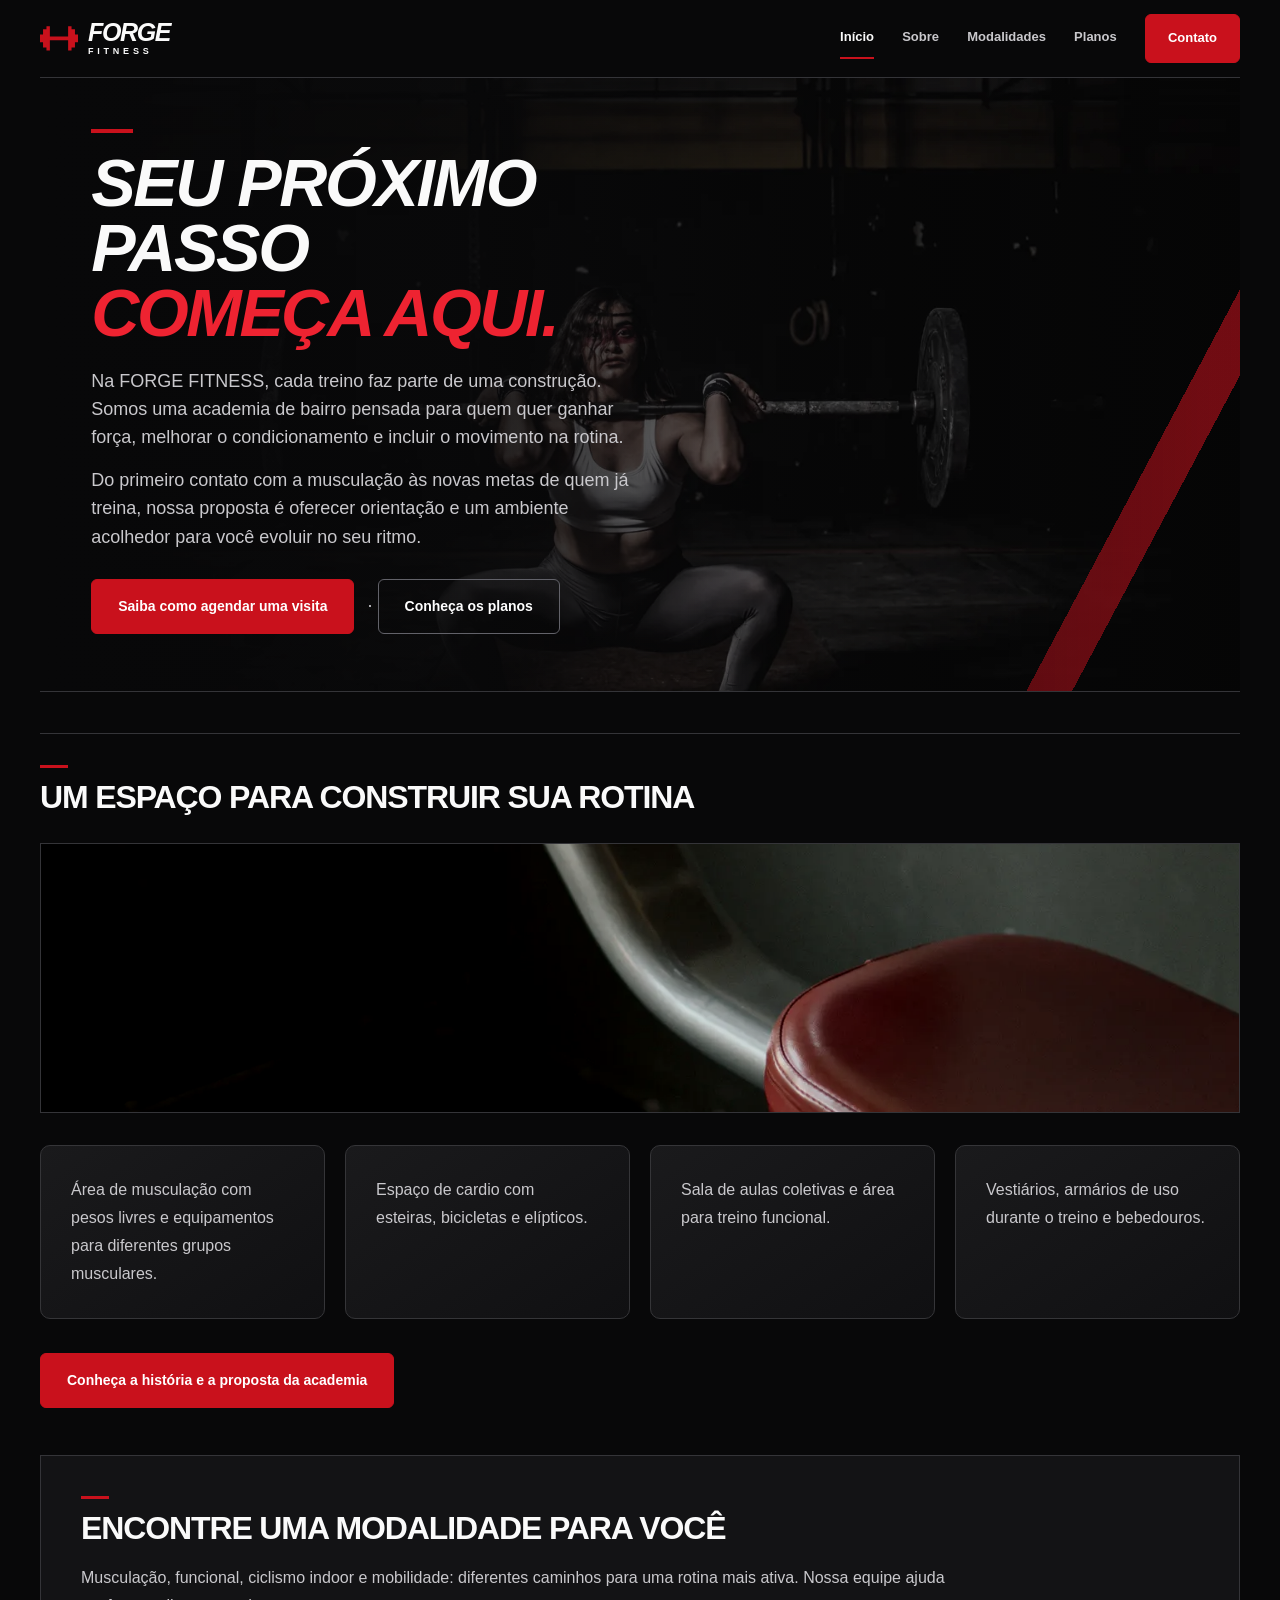
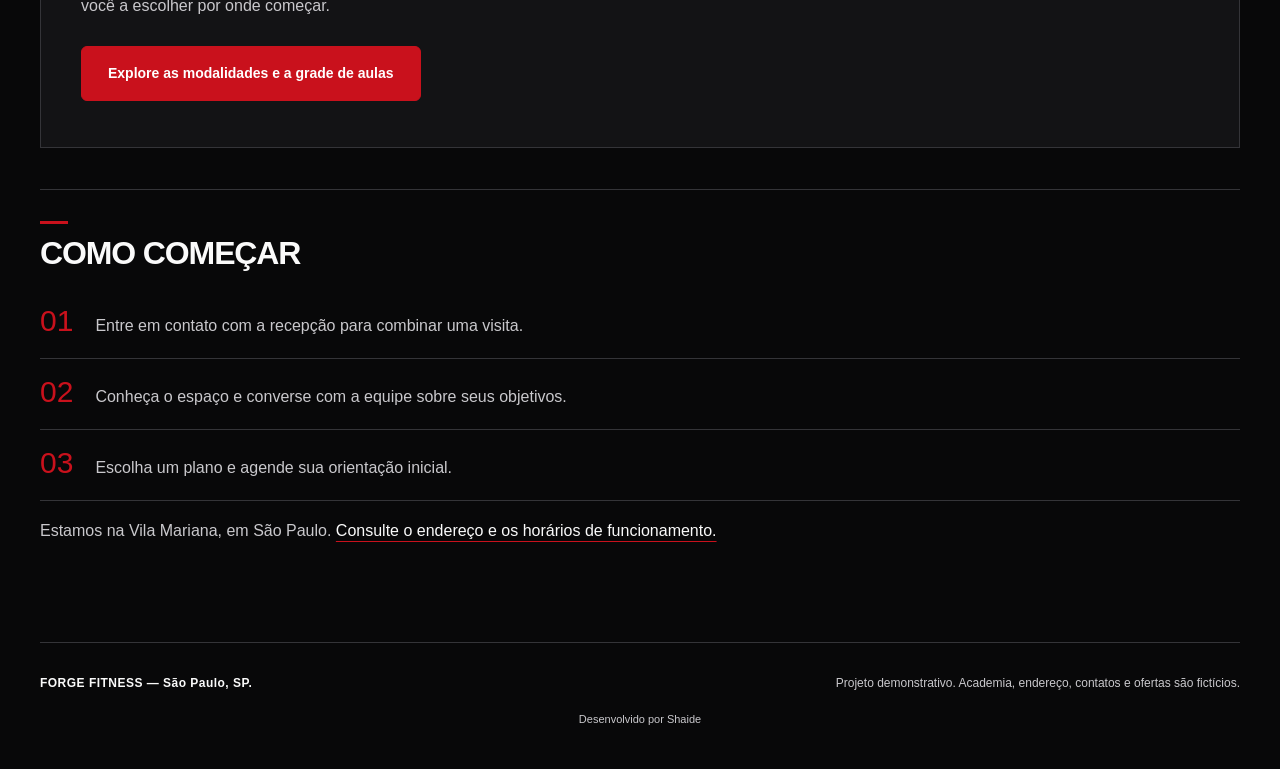
==== commit 1053919d: "optimization" ====
--- a/index.html
+++ b/index.html
@@ -5,6 +5,7 @@
   <meta name="viewport" content="width=device-width, initial-scale=1">
   <title>FORGE FITNESS | Início</title>
   <meta name="description" content="Conheça a FORGE FITNESS: academia fictícia com musculação, aulas coletivas e acompanhamento para diferentes objetivos.">
+  <script>document.documentElement.classList.add('mobile-menu-ready');</script>
   <link rel="stylesheet" href="styles.css">
 </head>
 <body class="page-home">
@@ -23,7 +24,7 @@
   <main id="conteudo">
     <section aria-labelledby="introducao">
       <picture class="hero-photography" aria-hidden="true">
-        <img src="assets/images/gym-interior-1440.webp" srcset="assets/images/gym-interior-720.webp 720w, assets/images/gym-interior-1440.webp 1440w" sizes="(max-width: 600px) calc(100vw - 36px), (max-width: 900px) calc(100vw - 48px), (max-width: 1280px) calc(100vw - 80px), 1200px" width="1440" height="720" alt="" fetchpriority="high" decoding="async">
+        <img src="assets/images/gym-interior-1440.webp" srcset="assets/images/gym-interior-720.webp 720w, assets/images/gym-interior-1440.webp 1440w" sizes="(min-width: 1200px) min(1440px, calc(100vw - clamp(80px, 6vw, 128px))), (max-width: 600px) calc(100vw - 40px), (max-width: 1024px) calc(100vw - 48px), calc(100vw - 80px)" width="1440" height="720" alt="" fetchpriority="high" decoding="async">
       </picture>
       <h1 id="introducao">Seu próximo passo <em>começa aqui.</em></h1>
       <p>Na FORGE FITNESS, cada treino faz parte de uma construção. Somos uma academia de bairro pensada para quem quer ganhar força, melhorar o condicionamento e incluir o movimento na rotina.</p>
@@ -33,7 +34,7 @@
     <section aria-labelledby="estrutura">
       <h2 id="estrutura">Um espaço para construir sua rotina</h2>
       <figure class="gym-photography">
-        <img src="assets/images/equipment-1440.webp" srcset="assets/images/equipment-720.webp 720w, assets/images/equipment-1440.webp 1440w" sizes="(max-width: 1280px) 100vw, 1200px" width="1440" height="720" alt="Detalhe de um equipamento de musculação com estofamento vermelho em uma academia. Foto ilustrativa." loading="lazy" decoding="async">
+        <img src="assets/images/equipment-1440.webp" srcset="assets/images/equipment-720.webp 720w, assets/images/equipment-1440.webp 1440w" sizes="(min-width: 1200px) min(1440px, calc(100vw - clamp(80px, 6vw, 128px))), (max-width: 600px) calc(100vw - 40px), (max-width: 1024px) calc(100vw - 48px), calc(100vw - 80px)" width="1440" height="720" alt="Detalhe de um equipamento de musculação com estofamento vermelho em uma academia. Foto ilustrativa." loading="lazy" decoding="async">
       </figure>
       <ul>
         <li>Área de musculação com pesos livres e equipamentos para diferentes grupos musculares.</li>
--- a/styles.css
+++ b/styles.css
@@ -1,47 +1,67 @@
-/* Shared visual system: local fonts, photography and accessible motion. */
+/* Design tokens, base styles, components and responsive overrides. */
 :root {
   color-scheme: dark;
-  --background: #0b0b0d;
-  --surface: #151518;
-  --surface-raised: #1d1d21;
   --line: #343438;
-  --text: #f6f5f2;
-  --muted: #b4b4bb;
-  --red: #f12636;
-  --red-hover: #ff4251;
-  --display: Impact, "Arial Narrow", "Franklin Gothic Heavy", sans-serif;
-}
-* { box-sizing: border-box; }
+  --background: #080809;
+  --surface: #131315;
+  --surface-raised: #1b191b;
+  --text: #fafafa;
+  --muted: #c9c8cc;
+  --red: #c9111c;
+  --red-hover: #e02130;
+  --display: "Segoe UI",Arial,sans-serif;
+}
+
+* {
+  box-sizing: border-box;
+}
+
 body {
   margin: 0;
-  background: var(--background);
   color: var(--text);
   font-family: "Segoe UI", Arial, sans-serif;
   font-size: 16px;
   line-height: 1.75;
   -webkit-font-smoothing: antialiased;
 }
-::selection { background: var(--red); color: #fff; }
-a { color: var(--text); text-underline-offset: 5px; text-decoration-color: var(--red); }
-a:hover { color: var(--red-hover); }
-:focus-visible { outline: 3px solid var(--red-hover); outline-offset: 6px; }
-header, main, footer { width: min(1200px, calc(100% - 80px)); margin-inline: auto; }
-
-/* Masthead and shared navigation */
+
+::selection {
+  background: var(--red);
+  color: #fff;
+}
+
+a {
+  color: var(--text);
+  text-underline-offset: 5px;
+  text-decoration-color: var(--red);
+}
+
+a:hover {
+  color: var(--red-hover);
+}
+
+:focus-visible {
+  outline: 3px solid var(--red-hover);
+  outline-offset: 6px;
+}
+
+header, main, footer {
+  width: min(1200px, calc(100% - 80px));
+  margin-inline: auto;
+}
+
 header {
-  min-height: 106px;
   display: flex;
   align-items: center;
   justify-content: space-between;
   flex-wrap: wrap;
   gap: 20px 36px;
-  padding-block: 24px;
   border-bottom: 1px solid var(--line);
 }
+
 header > a {
   display: inline-flex;
   align-items: center;
-  gap: 12px;
   font-family: var(--display);
   font-size: 28px;
   font-weight: 900;
@@ -49,16 +69,23 @@
   letter-spacing: .035em;
   text-decoration: none;
 }
+
 header > a::before {
   content: "";
-  width: 9px;
-  height: 30px;
   background: var(--red);
-  box-shadow: 5px 0 0 var(--background), 9px 0 0 var(--red);
-  transform: skew(-12deg);
   margin-right: 8px;
 }
-nav ul { display: flex; flex-wrap: wrap; align-items: center; gap: 10px 28px; margin: 0; padding: 0; list-style: none; }
+
+nav ul {
+  display: flex;
+  flex-wrap: wrap;
+  align-items: center;
+  gap: 10px 28px;
+  margin: 0;
+  padding: 0;
+  list-style: none;
+}
+
 nav a {
   display: inline-block;
   padding-block: 8px;
@@ -66,37 +93,138 @@
   color: var(--muted);
   font-size: 13px;
   font-weight: 700;
-  letter-spacing: .06em;
   text-decoration: none;
+}
+
+nav a[aria-current="page"] {
+  color: var(--text);
+  border-bottom-color: var(--red);
+}
+
+nav a:hover {
+  color: var(--text);
+  border-bottom-color: var(--red);
+}
+
+nav li:last-child a {
+  border: 1px solid var(--line);
+  padding: 10px 19px;
+}
+
+nav li:last-child a:hover, nav li:last-child a[aria-current="page"] {
+  background: var(--red);
+  border-color: var(--red);
+  color: #fff;
+}
+
+.skip-link {
+  position: absolute;
+  top: -160px;
+  left: 24px;
+  z-index: 10;
+  background: var(--text);
+  color: var(--background);
+  padding: 12px 20px;
+  font-weight: 700;
+}
+
+.skip-link:focus {
+  top: 16px;
+}
+
+main {
+  padding-block: 72px 24px;
+}
+
+h1, h2, h3 {
+  margin-top: 0;
+  color: var(--text);
+  line-height: 1.08;
+}
+
+h1, h2 {
+  font-family: var(--display);
+  font-weight: 900;
   text-transform: uppercase;
 }
-nav a[aria-current="page"] { color: var(--text); border-bottom-color: var(--red); }
-nav a:hover { color: var(--text); border-bottom-color: var(--red); }
-nav li:last-child a { border: 1px solid var(--line); padding: 10px 19px; color: var(--text); }
-nav li:last-child a:hover, nav li:last-child a[aria-current="page"] { background: var(--red); border-color: var(--red); color: #fff; }
-.skip-link { position: absolute; top: -160px; left: 24px; z-index: 10; background: var(--text); color: var(--background); padding: 12px 20px; font-weight: 700; }
-.skip-link:focus { top: 16px; }
-
-/* Typography and section rhythm */
-main { padding-block: 72px 24px; }
-h1, h2, h3 { margin-top: 0; color: var(--text); line-height: 1.08; }
-h1, h2 { font-family: var(--display); font-weight: 900; text-transform: uppercase; letter-spacing: .015em; }
-h1 { max-width: 920px; margin-bottom: 28px; font-size: clamp(46px, 6.2vw, 82px); text-wrap: balance; }
-h2 { margin-bottom: 28px; font-size: clamp(28px, 3.4vw, 42px); text-wrap: balance; }
-h3 { margin-bottom: 16px; font-size: 21px; font-weight: 750; letter-spacing: -.025em; }
-p { margin: 0 0 20px; color: var(--muted); }
-p:last-child { margin-bottom: 0; }
-strong { color: var(--text); font-weight: 700; }
-main > p { max-width: 760px; font-size: 18px; }
-section { margin-block: 64px; padding-top: 40px; border-top: 1px solid var(--line); }
-section h2::before { content: ""; display: block; width: 36px; height: 4px; margin-bottom: 18px; background: var(--red); }
-section > p { max-width: 790px; }
-ul, ol { padding-left: 23px; color: var(--muted); }
-li { padding-left: 5px; margin-bottom: 12px; }
-li::marker { color: var(--red); }
-nav li { margin: 0; padding: 0; }
-
-/* Existing calls to action retain their original text and destinations. */
+
+h1 {
+  max-width: 920px;
+  margin-bottom: 28px;
+  font-size: clamp(46px, 6.2vw, 82px);
+  text-wrap: balance;
+}
+
+h2 {
+  margin-bottom: 28px;
+  font-size: clamp(28px, 3.4vw, 42px);
+  text-wrap: balance;
+}
+
+h3 {
+  margin-bottom: 16px;
+  font-size: 21px;
+  font-weight: 750;
+  letter-spacing: -.025em;
+}
+
+p {
+  margin: 0 0 20px;
+  color: var(--muted);
+}
+
+p:last-child {
+  margin-bottom: 0;
+}
+
+strong {
+  color: var(--text);
+  font-weight: 700;
+}
+
+main > p {
+  max-width: 760px;
+  font-size: 18px;
+}
+
+section {
+  margin-block: 64px;
+  padding-top: 40px;
+  border-top: 1px solid var(--line);
+}
+
+section h2::before {
+  content: "";
+  display: block;
+  width: 36px;
+  height: 4px;
+  margin-bottom: 18px;
+  background: var(--red);
+}
+
+section > p {
+  max-width: 790px;
+}
+
+ul, ol {
+  padding-left: 23px;
+  color: var(--muted);
+}
+
+li {
+  padding-left: 5px;
+  margin-bottom: 12px;
+}
+
+li::marker {
+  color: var(--red);
+}
+
+nav li {
+  margin: 0;
+  padding: 0;
+}
+
 section > p:last-child > a,
 article > p:last-child > a {
   display: inline-block;
@@ -110,82 +238,368 @@
   font-weight: 750;
   text-decoration: none;
 }
+
 section > p:last-child > a:hover,
-article > p:last-child > a:hover { background: var(--red-hover); border-color: var(--red-hover); }
-section > p:last-child > a ~ a { background: transparent; border-color: #626269; }
-section > p:last-child > a ~ a:hover { background: var(--surface-raised); border-color: var(--text); }
-
-/* Home: typography-led introduction and structured panels. */
-.page-home main { padding-top: 0; }
-.page-home section:first-child { margin-top: 0; padding: 88px 0 72px; border-top: 0; border-bottom: 1px solid var(--line); }
-.page-home h1 { max-width: 980px; font-size: clamp(56px, 8.6vw, 112px); line-height: .98; margin-bottom: 36px; }
-.page-home h1::before { content: ""; display: block; width: 66px; height: 7px; margin-bottom: 32px; background: var(--red); }
-.page-home section:first-child > p { max-width: 680px; font-size: 18px; }
-.page-home section:first-child > p:last-child { margin-top: 32px; }
-.page-home section[aria-labelledby="estrutura"] > ul { display: grid; grid-template-columns: repeat(2, minmax(0, 1fr)); gap: 16px; padding: 0; list-style: none; margin-block: 28px; }
-.page-home section[aria-labelledby="estrutura"] li { margin: 0; padding: 26px; background: var(--surface); border: 1px solid var(--line); border-left: 3px solid var(--red); }
-.page-home section[aria-labelledby="treinos"] { padding: 40px; background: var(--surface); border: 1px solid var(--line); }
-.page-home ol { counter-reset: steps; padding: 0; list-style: none; }
-.page-home ol li { counter-increment: steps; display: flex; align-items: baseline; gap: 22px; border-bottom: 1px solid var(--line); padding: 18px 0; margin: 0; }
-.page-home ol li::before { content: "0" counter(steps); font-family: var(--display); color: var(--red); font-size: 30px; line-height: 1; }
-.page-home section[aria-labelledby="primeira-visita"] > p:last-child > a { display: inline; margin: 0; padding: 0; border: 0; background: transparent; color: var(--text); font-size: inherit; font-weight: inherit; text-decoration: underline; text-decoration-color: var(--red); }
-
-/* About and contact: editorial copy and information blocks. */
-.page-about section[aria-labelledby="historia"] > p { max-width: 820px; font-size: 18px; }
-.page-about section[aria-labelledby="proposta"] ul { display: grid; grid-template-columns: repeat(2, minmax(0, 1fr)); gap: 16px; list-style: none; padding: 0; margin-top: 28px; }
-.page-about section[aria-labelledby="proposta"] li { background: var(--surface); border: 1px solid var(--line); padding: 26px; margin: 0; }
-.page-about section[aria-labelledby="proposta"] li strong { display: block; margin-bottom: 8px; }
-dl { margin: 0; display: grid; grid-template-columns: minmax(170px, 1fr) 2fr; }
-dt, dd { padding-block: 22px; border-bottom: 1px solid var(--line); }
-dt { padding-right: 24px; font-weight: 700; }
-dd { margin: 0; color: var(--muted); overflow-wrap: anywhere; }
-address { font-style: normal; font-size: 20px; line-height: 1.9; border-left: 3px solid var(--red); padding: 8px 0 8px 26px; margin-bottom: 28px; }
+article > p:last-child > a:hover {
+  background: var(--red-hover);
+  border-color: var(--red-hover);
+}
+
+section > p:last-child > a ~ a {
+  background: transparent;
+  border-color: #626269;
+}
+
+section > p:last-child > a ~ a:hover {
+  background: var(--surface-raised);
+  border-color: var(--text);
+}
+
+.page-home main {
+  padding-top: 0;
+}
+
+.page-home section:first-child {
+  margin-top: 0;
+  padding: 88px 0 72px;
+  border-top: 0;
+  border-bottom: 1px solid var(--line);
+}
+
+.page-home h1 {
+  max-width: 980px;
+  font-size: clamp(56px, 8.6vw, 112px);
+  line-height: .98;
+  margin-bottom: 36px;
+}
+
+.page-home h1::before {
+  content: "";
+  display: block;
+  width: 66px;
+  height: 7px;
+  margin-bottom: 32px;
+  background: var(--red);
+}
+
+.page-home section:first-child > p {
+  font-size: 18px;
+}
+
+.page-home section:first-child > p:last-child {
+  margin-top: 32px;
+}
+
+.page-home section[aria-labelledby="estrutura"] > ul {
+  display: grid;
+  grid-template-columns: repeat(2, minmax(0, 1fr));
+  gap: 16px;
+  padding: 0;
+  list-style: none;
+  margin-block: 28px;
+}
+
+.page-home section[aria-labelledby="estrutura"] li {
+  margin: 0;
+  padding: 26px;
+  background: var(--surface);
+  border: 1px solid var(--line);
+  border-left: 3px solid var(--red);
+}
+
+.page-home section[aria-labelledby="treinos"] {
+  padding: 40px;
+  background: var(--surface);
+  border: 1px solid var(--line);
+}
+
+.page-home ol {
+  counter-reset: steps;
+  padding: 0;
+  list-style: none;
+}
+
+.page-home ol li {
+  counter-increment: steps;
+  display: flex;
+  align-items: baseline;
+  gap: 22px;
+  border-bottom: 1px solid var(--line);
+  padding: 18px 0;
+  margin: 0;
+}
+
+.page-home ol li::before {
+  content: "0" counter(steps);
+  font-family: var(--display);
+  color: var(--red);
+  font-size: 30px;
+  line-height: 1;
+}
+
+.page-home section[aria-labelledby="primeira-visita"] > p:last-child > a {
+  display: inline;
+  margin: 0;
+  padding: 0;
+  border: 0;
+  background: transparent;
+  color: var(--text);
+  font-size: inherit;
+  font-weight: inherit;
+  text-decoration: underline;
+  text-decoration-color: var(--red);
+}
+
+.page-about section[aria-labelledby="historia"] > p {
+  max-width: 820px;
+  font-size: 18px;
+}
+
+.page-about section[aria-labelledby="proposta"] ul {
+  display: grid;
+  grid-template-columns: repeat(2, minmax(0, 1fr));
+  gap: 16px;
+  list-style: none;
+  padding: 0;
+  margin-top: 28px;
+}
+
+.page-about section[aria-labelledby="proposta"] li {
+  background: var(--surface);
+  border: 1px solid var(--line);
+  padding: 26px;
+  margin: 0;
+}
+
+.page-about section[aria-labelledby="proposta"] li strong {
+  display: block;
+  margin-bottom: 8px;
+}
+
+dl {
+  margin: 0;
+  display: grid;
+  grid-template-columns: minmax(170px, 1fr) 2fr;
+}
+
+dt, dd {
+  padding-block: 22px;
+  border-bottom: 1px solid var(--line);
+}
+
+dt {
+  padding-right: 24px;
+  font-weight: 700;
+}
+
+dd {
+  margin: 0;
+  color: var(--muted);
+  overflow-wrap: anywhere;
+}
+
+address {
+  font-style: normal;
+  font-size: 20px;
+  line-height: 1.9;
+  border-left: 3px solid var(--red);
+  padding: 8px 0 8px 26px;
+  margin-bottom: 28px;
+}
+
 .page-contact main > p:has(> strong),
-.page-memberships main > p:has(> strong) { padding: 18px 22px; border: 1px solid var(--line); border-left: 3px solid var(--red); background: var(--surface); font-size: 14px; }
-.page-contact section[aria-labelledby="horarios"] > p:last-child > a { display: inline; padding: 0; margin: 0; border: 0; background: transparent; color: var(--text); font-size: inherit; font-weight: inherit; text-decoration: underline; text-decoration-color: var(--red); }
-
-/* Classes and schedule */
-.page-classes section[aria-labelledby="atividades"] { display: grid; grid-template-columns: repeat(2, minmax(0, 1fr)); gap: 24px; }
-.page-classes section[aria-labelledby="atividades"] > h2 { grid-column: 1 / -1; margin-bottom: 4px; }
-.page-classes article { padding: 32px; background: var(--surface); border: 1px solid var(--line); border-top: 3px solid var(--red); }
-.page-classes article h3 { font-size: 25px; }
-.page-classes article p:last-child { padding-top: 18px; border-top: 1px solid var(--line); font-size: 14px; }
-.table-container { overflow-x: auto; border: 1px solid var(--line); background: var(--surface); }
-table { width: 100%; border-collapse: collapse; min-width: 540px; }
-caption { padding: 20px 24px; text-align: left; color: var(--muted); font-size: 14px; }
-th, td { padding: 20px 24px; text-align: left; vertical-align: top; border-top: 1px solid var(--line); }
-thead { background: var(--surface-raised); }
-thead th { font-size: 12px; letter-spacing: .07em; text-transform: uppercase; }
-tbody th { font-weight: 600; }
-td { color: var(--muted); }
-
-/* Membership cards share aligned pricing, benefit lists and actions. */
-.page-memberships section[aria-labelledby="opcoes"] { display: grid; grid-template-columns: repeat(3, minmax(0, 1fr)); gap: 20px; }
-.page-memberships section[aria-labelledby="opcoes"] > h2 { grid-column: 1 / -1; }
-.page-memberships article { display: flex; flex-direction: column; padding: 32px 26px 26px; background: var(--surface); border: 1px solid var(--line); border-top: 4px solid #626269; }
-.page-memberships article:nth-of-type(2) { background: var(--surface-raised); border-color: var(--red); box-shadow: 0 12px 36px #0005; }
-.page-memberships article h3 { text-transform: uppercase; letter-spacing: .12em; font-size: 14px; margin-bottom: 26px; }
-.page-memberships article > p:first-of-type { padding-bottom: 24px; margin-bottom: 24px; border-bottom: 1px solid var(--line); }
-.page-memberships article > p:first-of-type strong { font-family: var(--display); font-size: clamp(26px, 2.7vw, 36px); line-height: 1.2; letter-spacing: -.015em; }
-.page-memberships article:nth-of-type(2) h3 { color: var(--red-hover); }
-.page-memberships article ul { font-size: 14px; margin-block: 6px 28px; padding-left: 18px; }
-.page-memberships article > p:last-child { margin-top: auto; }
-.page-memberships article > p:last-child a { width: 100%; text-align: center; margin: 0; padding-inline: 12px; }
-.page-memberships section[aria-labelledby="duvidas"] h3 { margin-top: 32px; padding-top: 28px; border-top: 1px solid var(--line); }
-.page-memberships section[aria-labelledby="duvidas"] > p { max-width: 800px; }
-
-footer { display: flex; justify-content: space-between; flex-wrap: wrap; gap: 16px 40px; margin-top: 32px; padding-block: 30px 40px; border-top: 1px solid var(--line); }
-footer p { margin: 0; font-size: 12px; color: var(--muted); }
-footer p:first-child { color: var(--text); font-weight: 700; letter-spacing: .04em; }
-footer .footer-credit { flex-basis: 100%; text-align: center; font-size: 11px; color: var(--muted); }
-
-/* Local photography is an additive layer; the existing type and grids remain. */
+.page-memberships main > p:has(> strong) {
+  padding: 18px 22px;
+  border: 1px solid var(--line);
+  border-left: 3px solid var(--red);
+  background: var(--surface);
+  font-size: 14px;
+}
+
+.page-contact section[aria-labelledby="horarios"] > p:last-child > a {
+  display: inline;
+  padding: 0;
+  margin: 0;
+  border: 0;
+  background: transparent;
+  color: var(--text);
+  font-size: inherit;
+  font-weight: inherit;
+  text-decoration: underline;
+  text-decoration-color: var(--red);
+}
+
+.page-classes section[aria-labelledby="atividades"] {
+  display: grid;
+  grid-template-columns: repeat(2, minmax(0, 1fr));
+  gap: 24px;
+}
+
+.page-classes section[aria-labelledby="atividades"] > h2 {
+  grid-column: 1 / -1;
+  margin-bottom: 4px;
+}
+
+.page-classes article {
+  padding: 32px;
+  background: var(--surface);
+  border: 1px solid var(--line);
+  border-top: 3px solid var(--red);
+}
+
+.page-classes article h3 {
+  font-size: 25px;
+}
+
+.page-classes article p:last-child {
+  padding-top: 18px;
+  border-top: 1px solid var(--line);
+  font-size: 14px;
+}
+
+.table-container {
+  overflow-x: auto;
+  border: 1px solid var(--line);
+  background: var(--surface);
+}
+
+table {
+  width: 100%;
+  border-collapse: collapse;
+  min-width: 540px;
+}
+
+caption {
+  padding: 20px 24px;
+  text-align: left;
+  color: var(--muted);
+  font-size: 14px;
+}
+
+th, td {
+  padding: 20px 24px;
+  text-align: left;
+  vertical-align: top;
+  border-top: 1px solid var(--line);
+}
+
+thead {
+  background: var(--surface-raised);
+}
+
+thead th {
+  font-size: 12px;
+  letter-spacing: .07em;
+  text-transform: uppercase;
+}
+
+tbody th {
+  font-weight: 600;
+}
+
+td {
+  color: var(--muted);
+}
+
+.page-memberships section[aria-labelledby="opcoes"] {
+  display: grid;
+  grid-template-columns: repeat(3, minmax(0, 1fr));
+}
+
+.page-memberships section[aria-labelledby="opcoes"] > h2 {
+  grid-column: 1 / -1;
+}
+
+.page-memberships article {
+  display: flex;
+  flex-direction: column;
+  background: var(--surface);
+  border: 1px solid var(--line);
+  border-top: 4px solid #626269;
+}
+
+.page-memberships article:nth-of-type(2) {
+  box-shadow: 0 12px 36px #0005;
+}
+
+.page-memberships article > p:first-of-type {
+  border-bottom: 1px solid var(--line);
+}
+
+.page-memberships article > p:first-of-type strong {
+  font-family: var(--display);
+  font-size: clamp(26px, 2.7vw, 36px);
+  line-height: 1.2;
+  letter-spacing: -.015em;
+}
+
+.page-memberships article:nth-of-type(2) h3 {
+  color: var(--red-hover);
+}
+
+.page-memberships article ul {
+  font-size: 14px;
+  margin-block: 6px 28px;
+  padding-left: 18px;
+}
+
+.page-memberships article > p:last-child {
+  margin-top: auto;
+}
+
+.page-memberships article > p:last-child a {
+  width: 100%;
+  text-align: center;
+  margin: 0;
+  padding-inline: 12px;
+}
+
+.page-memberships section[aria-labelledby="duvidas"] h3 {
+  margin-top: 32px;
+  padding-top: 28px;
+  border-top: 1px solid var(--line);
+}
+
+.page-memberships section[aria-labelledby="duvidas"] > p {
+  max-width: 800px;
+}
+
+footer {
+  display: flex;
+  justify-content: space-between;
+  flex-wrap: wrap;
+  gap: 16px 40px;
+  margin-top: 32px;
+  padding-block: 30px 40px;
+  border-top: 1px solid var(--line);
+}
+
+footer p {
+  margin: 0;
+  font-size: 12px;
+  color: var(--muted);
+}
+
+footer p:first-child {
+  color: var(--text);
+  font-weight: 700;
+  letter-spacing: .04em;
+}
+
+footer .footer-credit {
+  flex-basis: 100%;
+  text-align: center;
+  font-size: 11px;
+  color: var(--muted);
+}
+
 .gym-photography {
   margin: 28px 0 32px;
   overflow: hidden;
   background: var(--surface);
   border: 1px solid var(--line);
 }
+
 .gym-photography img {
   display: block;
   width: 100%;
@@ -194,27 +608,47 @@
   object-fit: cover;
   filter: saturate(.65) contrast(1.08) brightness(.88);
 }
-.gym-photography--card { margin: 0 0 28px; }
-.page-home section:first-child { position: relative; isolation: isolate; }
-.hero-photography { position: absolute; inset: 0; z-index: -2; overflow: hidden; pointer-events: none; }
-.hero-photography img { display: block; width: 100%; height: 100%; object-fit: cover; object-position: 65% center; filter: saturate(.55) contrast(1.08); }
+
+.gym-photography--card {
+  margin: 0 0 28px;
+}
+
+.page-home section:first-child {
+  position: relative;
+  isolation: isolate;
+}
+
+.hero-photography {
+  position: absolute;
+  inset: 0;
+  z-index: -2;
+  overflow: hidden;
+  pointer-events: none;
+}
+
+.hero-photography img {
+  display: block;
+  width: 100%;
+  height: 100%;
+  object-fit: cover;
+  object-position: 65% center;
+  filter: saturate(.55) contrast(1.08);
+}
+
 .page-home section:first-child::after {
   content: "";
   position: absolute;
   inset: 0;
   z-index: -1;
   pointer-events: none;
-  background: linear-gradient(90deg, #0b0b0df5 0%, #0b0b0de8 42%, #0b0b0dbb 72%, #0b0b0d77 100%);
-}
-
-/* Motion is opt-in; reduced-motion visitors retain immediate state changes. */
+}
+
 @media (prefers-reduced-motion: no-preference) {
-  /* Entrance/reveal translate is owned exclusively by motion.js.
-     Hover transitions below use transform on links and cards only. */
   nav a, main a {
     transition: color 160ms ease, background-color 160ms ease,
       border-color 160ms ease, transform 180ms ease;
   }
+
   .page-classes article,
   .page-memberships article,
   .page-home section[aria-labelledby="estrutura"] li,
@@ -222,95 +656,283 @@
     transition: transform 200ms cubic-bezier(.2, .7, .3, 1);
   }
 }
+
 @media (prefers-reduced-motion: no-preference) and (hover: hover) and (pointer: fine) {
   section > p:last-child > a:hover,
-  article > p:last-child > a:hover { transform: translateY(-2px); }
+  article > p:last-child > a:hover {
+    transform: translateY(-2px);
+  }
+
   .page-classes article:hover,
   .page-memberships article:hover,
   .page-home section[aria-labelledby="estrutura"] li:hover,
-  .page-about section[aria-labelledby="proposta"] li:hover { transform: translateY(-3px); }
-}
+  .page-about section[aria-labelledby="proposta"] li:hover {
+    transform: translateY(-3px);
+  }
+}
+
 @media (prefers-reduced-motion: reduce) {
-  nav a, main a, article, section li { transition: none; }
-}
-
-.menu-toggle { display: none; }
-
-/* Escala desktop: grades amplas e leitura com larguras próprias. */
+  nav a, main a, article, section li {
+    transition: none;
+  }
+}
+
+.menu-toggle {
+  display: none;
+}
+
 @media (min-width: 1200px) {
   header, main, footer {
     width: min(1440px, calc(100% - clamp(80px, 6vw, 128px)));
   }
-  body { font-size: clamp(16px, 1.05vw, 18px); }
-  header > a { font-size: clamp(28px, 2.1vw, 34px); }
-  nav ul { column-gap: clamp(28px, 2.2vw, 36px); }
-  nav a { font-size: clamp(13px, .95vw, 16px); }
-  nav li:last-child a { padding: 12px 22px; }
-  h1 { max-width: 1080px; font-size: clamp(74px, 6.2vw, 96px); }
-  h2 { font-size: clamp(40px, 3.2vw, 50px); }
-  h3 { font-size: clamp(21px, 1.5vw, 25px); }
-  main > p { max-width: 880px; font-size: clamp(18px, 1.25vw, 21px); }
-  section > p { max-width: 900px; }
-  .page-home h1 { max-width: 1120px; font-size: clamp(104px, 8vw, 128px); }
-  .page-home section:first-child > p { max-width: 780px; font-size: clamp(18px, 1.25vw, 21px); }
+
+  body {
+    font-size: clamp(16px, 1.05vw, 18px);
+  }
+
+  header > a {
+    font-size: clamp(28px, 2.1vw, 34px);
+  }
+
+  nav ul {
+    column-gap: clamp(28px, 2.2vw, 36px);
+  }
+
+  nav a {
+    font-size: clamp(13px, .95vw, 16px);
+  }
+
+  nav li:last-child a {
+    padding: 12px 22px;
+  }
+
+  h1 {
+    max-width: 1080px;
+    font-size: clamp(74px, 6.2vw, 96px);
+  }
+
+  h2 {
+    font-size: clamp(40px, 3.2vw, 50px);
+  }
+
+  h3 {
+    font-size: clamp(21px, 1.5vw, 25px);
+  }
+
+  main > p {
+    max-width: 880px;
+    font-size: clamp(18px, 1.25vw, 21px);
+  }
+
+  section > p {
+    max-width: 900px;
+  }
+
+  .page-home h1 {
+    max-width: 1120px;
+    font-size: clamp(104px, 8vw, 128px);
+  }
+
+  .page-home section:first-child > p {
+    max-width: 780px;
+    font-size: clamp(18px, 1.25vw, 21px);
+  }
+
   section > p:last-child > a,
-  article > p:last-child > a { font-size: clamp(14px, 1vw, 16px); padding: 16px 26px; }
-  .page-classes article { padding: clamp(32px, 2.5vw, 40px); }
-  .page-classes article h3 { font-size: clamp(25px, 1.8vw, 30px); }
+  article > p:last-child > a {
+    font-size: clamp(14px, 1vw, 16px);
+    padding: 16px 26px;
+  }
+
+  .page-classes article {
+    padding: clamp(32px, 2.5vw, 40px);
+  }
+
+  .page-classes article h3 {
+    font-size: clamp(25px, 1.8vw, 30px);
+  }
+
   .page-classes article p:last-child,
   .page-memberships article ul,
-  caption { font-size: clamp(14px, 1vw, 16px); }
-  .page-memberships article { padding: 36px clamp(26px, 2.2vw, 36px) 30px; }
-  .page-memberships article h3 { font-size: clamp(14px, 1vw, 16px); }
-  .page-memberships article > p:first-of-type strong { font-size: clamp(36px, 2.6vw, 44px); }
+  caption {
+    font-size: clamp(14px, 1vw, 16px);
+  }
+
+  .page-memberships article {
+    padding: 36px clamp(26px, 2.2vw, 36px) 30px;
+  }
+
+  .page-memberships article h3 {
+    font-size: clamp(14px, 1vw, 16px);
+  }
+
+  .page-memberships article > p:first-of-type strong {
+    font-size: clamp(36px, 2.6vw, 44px);
+  }
+
   .page-home section[aria-labelledby="estrutura"] > ul,
-  .page-about section[aria-labelledby="proposta"] ul { gap: 20px; }
+  .page-about section[aria-labelledby="proposta"] ul {
+    gap: 20px;
+  }
+
   .page-home section[aria-labelledby="estrutura"] li,
-  .page-about section[aria-labelledby="proposta"] li { padding: 30px; }
+  .page-about section[aria-labelledby="proposta"] li {
+    padding: 30px;
+  }
+
   .page-about section[aria-labelledby="historia"],
   .page-about section[aria-labelledby="visita"],
   .page-memberships section[aria-labelledby="condicoes"],
-  .page-memberships section[aria-labelledby="duvidas"] { max-width: 1080px; }
-  .page-about section[aria-labelledby="historia"] > p { max-width: 900px; font-size: clamp(18px, 1.25vw, 21px); }
+  .page-memberships section[aria-labelledby="duvidas"] {
+    max-width: 1080px;
+  }
+
+  .page-about section[aria-labelledby="historia"] > p {
+    max-width: 900px;
+    font-size: clamp(18px, 1.25vw, 21px);
+  }
+
   .page-about section[aria-labelledby="beneficios"],
-  .page-contact section { max-width: 1200px; }
-  .page-classes section[aria-labelledby="grade"] { max-width: 1280px; }
-  .page-memberships section[aria-labelledby="duvidas"] > p { max-width: 900px; }
-  thead th { font-size: clamp(12px, .9vw, 14px); }
-  footer p { font-size: clamp(12px, .9vw, 14px); }
-}
-
-/* Tablet layout: keep intrinsic content from widening grid/flex tracks. */
+  .page-contact section {
+    max-width: 1200px;
+  }
+
+  .page-classes section[aria-labelledby="grade"] {
+    max-width: 1280px;
+  }
+
+  .page-memberships section[aria-labelledby="duvidas"] > p {
+    max-width: 900px;
+  }
+
+  thead th {
+    font-size: clamp(12px, .9vw, 14px);
+  }
+
+  footer p {
+    font-size: clamp(12px, .9vw, 14px);
+  }
+}
+
 @media (max-width: 1024px) {
-  header, main, footer { width: calc(100% - 48px); }
-  header { align-items: flex-start; gap: 20px; }
-  header > a { max-width: 100%; min-width: 0; }
-  header > a::before { flex-shrink: 0; }
-  nav { width: 100%; min-width: 0; }
-  nav ul { gap: 8px 22px; }
-  nav a { min-height: 44px; display: inline-flex; align-items: center; }
-  main, main *, footer > * { min-width: 0; }
-  main, footer { overflow-wrap: anywhere; }
-  main { padding-top: 56px; }
-  h1 { font-size: clamp(36px, 6.2vw, 64px); }
-  h2 { font-size: clamp(28px, 3.6vw, 38px); }
-  .page-home h1 { font-size: clamp(44px, 8.6vw, 88px); }
-  .gym-photography, .table-container { max-width: 100%; }
-  .gym-photography img { max-width: 100%; }
+  header, main, footer {
+    width: calc(100% - 48px);
+  }
+
+  header {
+    align-items: flex-start;
+    gap: 20px;
+  }
+
+  header > a {
+    max-width: 100%;
+    min-width: 0;
+  }
+
+  header > a::before {
+    flex-shrink: 0;
+  }
+
+  nav {
+    width: 100%;
+    min-width: 0;
+  }
+
+  nav ul {
+    gap: 8px 22px;
+  }
+
+  nav a {
+    min-height: 44px;
+    display: inline-flex;
+    align-items: center;
+  }
+
+  main, main *, footer > * {
+    min-width: 0;
+  }
+
+  main, footer {
+    overflow-wrap: anywhere;
+  }
+
+  main {
+    padding-top: 56px;
+  }
+
+  h1 {
+    font-size: clamp(36px, 6.2vw, 64px);
+  }
+
+  h2 {
+    font-size: clamp(28px, 3.6vw, 38px);
+  }
+
+  .page-home h1 {
+    font-size: clamp(44px, 8.6vw, 88px);
+  }
+
+  .gym-photography, .table-container {
+    max-width: 100%;
+  }
+
+  .gym-photography img {
+    max-width: 100%;
+  }
+
   section > p:last-child > a,
-  article > p:last-child > a { max-width: 100%; white-space: normal; overflow-wrap: anywhere; }
-  .page-memberships section[aria-labelledby="opcoes"] { grid-template-columns: 1fr; }
-  .page-memberships article { padding: 32px; }
-  .page-memberships article > p:first-of-type strong { font-size: 38px; }
-  .page-classes article { padding: 24px; }
-  dl { grid-template-columns: minmax(140px, 1fr) minmax(0, 2fr); }
-  .skip-link { max-width: calc(100% - 48px); }
-}
+  article > p:last-child > a {
+    max-width: 100%;
+    white-space: normal;
+    overflow-wrap: anywhere;
+  }
+
+  .page-memberships section[aria-labelledby="opcoes"] {
+    grid-template-columns: 1fr;
+  }
+
+  .page-memberships article {
+    padding: 32px;
+  }
+
+  .page-memberships article > p:first-of-type strong {
+    font-size: 38px;
+  }
+
+  .page-classes article {
+    padding: 24px;
+  }
+
+  dl {
+    grid-template-columns: minmax(140px, 1fr) minmax(0, 2fr);
+  }
+
+  .skip-link {
+    max-width: calc(100% - 48px);
+  }
+}
+
 @media (max-width: 600px) {
-  header, main, footer { width: calc(100% - 40px); }
-  header { min-height: 80px; padding-block: 18px; gap: 0 12px; align-items: center; }
-  header > a { font-size: clamp(19px, 6vw, 25px); }
-  .mobile-menu-ready header > a { max-width: calc(100% - 60px); font-size: clamp(18px, 5.3vw, 25px); }
+  header, main, footer {
+    width: calc(100% - 40px);
+  }
+
+  header {
+    min-height: 80px;
+    padding-block: 18px;
+    gap: 0 12px;
+    align-items: center;
+  }
+
+  header > a {
+    font-size: clamp(19px, 6vw, 25px);
+  }
+
+  .mobile-menu-ready header > a {
+    max-width: calc(100% - 60px);
+    font-size: clamp(18px, 5.3vw, 25px);
+  }
+
   .mobile-menu-ready .menu-toggle {
     display: inline-flex;
     align-items: center;
@@ -325,7 +947,13 @@
     cursor: pointer;
     touch-action: manipulation;
   }
-  .menu-toggle__icon { position: relative; width: 22px; height: 16px; }
+
+  .menu-toggle__icon {
+    position: relative;
+    width: 22px;
+    height: 16px;
+  }
+
   .menu-toggle__icon::before, .menu-toggle__icon::after {
     content: "";
     position: absolute;
@@ -335,24 +963,46 @@
     background: currentColor;
     transform-origin: center;
   }
-  .menu-toggle__icon::before { top: 4px; }
-  .menu-toggle__icon::after { bottom: 4px; }
-  .is-menu-open .menu-toggle__icon::before { transform: translateY(3px) rotate(45deg); }
-  .is-menu-open .menu-toggle__icon::after { transform: translateY(-3px) rotate(-45deg); }
+
+  .menu-toggle__icon::before {
+    top: 4px;
+  }
+
+  .menu-toggle__icon::after {
+    bottom: 4px;
+  }
+
+  .is-menu-open .menu-toggle__icon::before {
+    transform: translateY(3px) rotate(45deg);
+  }
+
+  .is-menu-open .menu-toggle__icon::after {
+    transform: translateY(-3px) rotate(-45deg);
+  }
+
   .mobile-menu-ready header nav {
     display: grid;
     flex-basis: 100%;
     grid-template-rows: 0fr;
     visibility: hidden;
   }
+
   .mobile-menu-ready header nav ul {
     min-height: 0;
     overflow: hidden;
     grid-template-columns: 1fr;
     gap: 0;
   }
-  .mobile-menu-ready .is-menu-open nav { grid-template-rows: 1fr; visibility: visible; }
-  .mobile-menu-ready nav li:first-child { padding-top: 16px; }
+
+  .mobile-menu-ready .is-menu-open nav {
+    grid-template-rows: 1fr;
+    visibility: visible;
+  }
+
+  .mobile-menu-ready nav li:first-child {
+    padding-top: 16px;
+  }
+
   .mobile-menu-ready nav a, .mobile-menu-ready nav li:last-child a {
     justify-content: flex-start;
     padding: 14px 12px;
@@ -360,8 +1010,17 @@
     font-size: 13px;
     text-align: left;
   }
-  .mobile-menu-ready nav li:last-child { padding-top: 8px; }
-  nav ul { display: grid; grid-template-columns: repeat(3, minmax(0, 1fr)); gap: 8px; }
+
+  .mobile-menu-ready nav li:last-child {
+    padding-top: 8px;
+  }
+
+  nav ul {
+    display: grid;
+    grid-template-columns: repeat(3, minmax(0, 1fr));
+    gap: 8px;
+  }
+
   nav a, nav li:last-child a {
     display: flex;
     justify-content: center;
@@ -372,48 +1031,132 @@
     text-align: center;
     overflow-wrap: anywhere;
   }
-  main { padding-top: 40px; }
-  h1 { font-size: clamp(32px, 9vw, 48px); line-height: 1.12; margin-bottom: 24px; }
-  h2 { font-size: clamp(26px, 7.5vw, 34px); line-height: 1.15; margin-bottom: 24px; }
-  h3, .page-classes article h3 { font-size: 22px; line-height: 1.25; }
+
+  main {
+    padding-top: 40px;
+  }
+
+  h1 {
+    font-size: clamp(32px, 9vw, 48px);
+    line-height: 1.12;
+    margin-bottom: 24px;
+  }
+
+  h2 {
+    font-size: clamp(26px, 7.5vw, 34px);
+    line-height: 1.15;
+    margin-bottom: 24px;
+  }
+
+  h3, .page-classes article h3 {
+    font-size: 22px;
+    line-height: 1.25;
+  }
+
   main > p, .page-home section:first-child > p,
-  .page-about section[aria-labelledby="historia"] > p { font-size: 16px; }
-  main p, main li, main dd { line-height: 1.8; }
-  section { margin-block: 48px; padding-top: 32px; }
-  .page-home section:first-child { padding-block: 52px 40px; }
-  .page-home h1 { font-size: clamp(38px, 11vw, 64px); line-height: 1.04; margin-bottom: 28px; }
-  .page-home h1::before { margin-bottom: 24px; }
+  .page-about section[aria-labelledby="historia"] > p {
+    font-size: 16px;
+  }
+
+  main p, main li, main dd {
+    line-height: 1.8;
+  }
+
+  section {
+    margin-block: 48px;
+    padding-top: 32px;
+  }
+
+  .page-home section:first-child {
+    padding-block: 52px 40px;
+  }
+
+  .page-home h1 {
+    font-size: clamp(38px, 11vw, 64px);
+    line-height: 1.04;
+    margin-bottom: 28px;
+  }
+
+  .page-home h1::before {
+    margin-bottom: 24px;
+  }
+
   .page-home section[aria-labelledby="estrutura"] > ul,
   .page-about section[aria-labelledby="proposta"] ul,
-  .page-classes section[aria-labelledby="atividades"] { grid-template-columns: 1fr; }
+  .page-classes section[aria-labelledby="atividades"] {
+    grid-template-columns: 1fr;
+  }
+
   .page-home section[aria-labelledby="treinos"],
   .page-home section[aria-labelledby="estrutura"] li,
   .page-about section[aria-labelledby="proposta"] li,
-  .page-classes article, .page-memberships article { padding: 22px; }
-  .page-memberships article > p:first-of-type strong { font-size: clamp(27px, 8vw, 38px); }
-  .page-home ol li { gap: 14px; }
-  .page-home ol li::before { flex-shrink: 0; }
-  .gym-photography { margin-block: 28px; }
-  .gym-photography img { aspect-ratio: 16 / 10; }
-  .gym-photography--card img { aspect-ratio: 3 / 2; }
-  .gym-photography--card { margin-top: 0; }
-  .hero-photography img { object-position: 65% center; }
-  dl { grid-template-columns: 1fr; }
-  dt { border-bottom: 0; padding-bottom: 4px; }
-  dd { padding-top: 0; }
-  address { font-size: 17px; padding-left: 18px; }
+  .page-classes article, .page-memberships article {
+    padding: 22px;
+  }
+
+  .page-memberships article > p:first-of-type strong {
+    font-size: clamp(27px, 8vw, 38px);
+  }
+
+  .page-home ol li {
+    gap: 14px;
+  }
+
+  .page-home ol li::before {
+    flex-shrink: 0;
+  }
+
+  .gym-photography {
+    margin-block: 28px;
+  }
+
+  .gym-photography img {
+    aspect-ratio: 16 / 10;
+  }
+
+  .gym-photography--card img {
+    aspect-ratio: 3 / 2;
+  }
+
+  .gym-photography--card {
+    margin-top: 0;
+  }
+
+  .hero-photography img {
+    object-position: 65% center;
+  }
+
+  dl {
+    grid-template-columns: 1fr;
+  }
+
+  dt {
+    border-bottom: 0;
+    padding-bottom: 4px;
+  }
+
+  dd {
+    padding-top: 0;
+  }
+
+  address {
+    font-size: 17px;
+    padding-left: 18px;
+  }
+
   section > p:last-child > a, article > p:last-child > a {
     min-height: 44px;
     padding: 12px 16px;
     margin-right: 0;
     text-align: center;
   }
-  /* Stack existing CTAs; suppress only the decorative text separators. */
+
   section > p:last-child:has(> a), article > p:last-child:has(> a) {
     display: grid;
     gap: 12px;
     font-size: 0;
   }
+
   section > p:last-child > a, article > p:last-child > a {
     display: block;
     width: 100%;
@@ -421,32 +1164,64 @@
     font-size: 14px;
     padding-block: 15px;
   }
-  /* Preserve prose links as prose rather than full-width actions. */
+
   .page-home section[aria-labelledby="primeira-visita"] > p:last-child,
-  .page-contact section[aria-labelledby="horarios"] > p:last-child { display: block; font-size: 16px; }
-  /* Keep the semantic schedule intact, wrapping cells instead of scrolling. */
-  table { min-width: 0; table-layout: fixed; }
-  th, td { padding: 12px 8px; font-size: 13px; overflow-wrap: anywhere; }
-  thead th { font-size: 10px; letter-spacing: .025em; }
-  caption { padding: 16px; font-size: 13px; }
-  footer { display: block; padding-block: 24px 32px; }
-  footer p + p { margin-top: 12px; }
-}
+  .page-contact section[aria-labelledby="horarios"] > p:last-child {
+    display: block;
+    font-size: 16px;
+  }
+
+  table {
+    min-width: 0;
+    table-layout: fixed;
+  }
+
+  th, td {
+    padding: 12px 8px;
+    font-size: 13px;
+    overflow-wrap: anywhere;
+  }
+
+  thead th {
+    font-size: 10px;
+    letter-spacing: .025em;
+  }
+
+  caption {
+    padding: 16px;
+    font-size: 13px;
+  }
+
+  footer {
+    display: block;
+    padding-block: 24px 32px;
+  }
+
+  footer p + p {
+    margin-top: 12px;
+  }
+}
+
 @media (max-width: 600px) and (prefers-reduced-motion: no-preference) {
   .mobile-menu-ready header nav {
     transition: grid-template-rows 240ms cubic-bezier(.22, .61, .36, 1), visibility 0s linear 240ms;
   }
-  .mobile-menu-ready .is-menu-open nav { transition-delay: 0s; }
-  .menu-toggle__icon::before, .menu-toggle__icon::after { transition: transform 180ms ease; }
-}
-
-/* Home hero only: smartphone adjustments stop strictly below 768px.
-   Static sizing/overlays leave the existing motion lifecycle untouched. */
+
+  .mobile-menu-ready .is-menu-open nav {
+    transition-delay: 0s;
+  }
+
+  .menu-toggle__icon::before, .menu-toggle__icon::after {
+    transition: transform 180ms ease;
+  }
+}
+
 @media (max-width: 767.98px) {
   .page-home section[aria-labelledby="introducao"] {
     padding-block: 32px 28px;
     margin-bottom: 32px;
   }
+
   .page-home section[aria-labelledby="introducao"] h1 {
     max-width: 15ch;
     margin-bottom: 20px;
@@ -456,11 +1231,13 @@
     overflow-wrap: normal;
     word-break: normal;
   }
+
   .page-home section[aria-labelledby="introducao"] h1::before {
     width: 44px;
     height: 4px;
     margin-bottom: 20px;
   }
+
   .page-home section[aria-labelledby="introducao"] > p {
     max-width: 56ch;
     margin-bottom: 16px;
@@ -468,12 +1245,15 @@
     line-height: 1.65;
     color: #d0d0d5;
   }
+
   .page-home section[aria-labelledby="introducao"] .hero-photography img {
     object-position: 72% center;
   }
+
   .page-home section[aria-labelledby="introducao"]::after {
     background: linear-gradient(180deg, #0b0b0ddb 0%, #0b0b0de8 48%, #0b0b0df5 100%);
   }
+
   .page-home section[aria-labelledby="introducao"] > p:last-child {
     display: flex;
     flex-wrap: wrap;
@@ -485,7 +1265,11 @@
     font-size: 0;
     line-height: 1;
   }
-  .page-home section[aria-labelledby="introducao"] .hero-action-separator { display: none; }
+
+  .page-home section[aria-labelledby="introducao"] .hero-action-separator {
+    display: none;
+  }
+
   .page-home section[aria-labelledby="introducao"] > p:last-child > a {
     display: flex;
     align-items: center;
@@ -501,125 +1285,460 @@
     text-align: center;
     white-space: normal;
   }
+
   .page-home section[aria-labelledby="introducao"] > p:last-child > a ~ a {
     background: transparent;
     border-color: #626269;
   }
+
   .page-home section[aria-labelledby="introducao"] > p:last-child > a ~ a:hover {
     background: var(--surface-raised);
     border-color: var(--text);
   }
 }
 
-/* Identidade visual compartilhada */
-:root { --background:#080809; --surface:#131315; --surface-raised:#1b191b; --text:#fafafa; --muted:#c9c8cc; --red:#c9111c; --red-hover:#e02130; --display:"Segoe UI",Arial,sans-serif; }
-body { background:var(--background); }
-header { min-height:76px; padding-block:14px; }
-header > a { gap:10px; }
-header > a::before { width:38px; height:26px; margin:0; transform:none; box-shadow:none; clip-path:polygon(0 35%,8% 35%,8% 15%,17% 15%,17% 3%,26% 3%,26% 43%,74% 43%,74% 3%,83% 3%,83% 15%,92% 15%,92% 35%,100% 35%,100% 65%,92% 65%,92% 85%,83% 85%,83% 97%,74% 97%,74% 57%,26% 57%,26% 97%,17% 97%,17% 85%,8% 85%,8% 65%,0 65%); }
-.brand { display:grid; gap:3px; font:700 9px/1 Arial,sans-serif; letter-spacing:.42em; }
-.brand b { font:italic 900 25px/.95 Arial,sans-serif; letter-spacing:-.055em; }
-nav a { text-transform:none; letter-spacing:0; }
-nav li:last-child a { background:var(--red); color:white; border-color:var(--red); border-radius:6px; }
-h1,h2 { letter-spacing:-.035em; }
-section > p:last-child > a,article > p:last-child > a { border-radius:6px; }
-.page-home #introducao { font-style:italic; font-weight:900; max-width:12ch; }
-#introducao em { display:block; color:#ee2331; }
-.page-home section:first-child::after { background:linear-gradient(90deg,#080809 0%,#080809eb 34%,#08080970 64%,#08080924),linear-gradient(118deg,transparent 86%,#bd101bb0 86%,#bd101bb0 89%,transparent 89%); }
-.page-home section:first-child > p { max-width:55ch; }
-.page-classes article,.page-memberships article,.page-about section[aria-labelledby="proposta"] li,.page-home section[aria-labelledby="estrutura"] li { border:1px solid #353538; border-radius:10px; background:linear-gradient(145deg,#1a1a1c,#101012); }
-.page-memberships article:nth-of-type(2) { border-color:var(--red); background:linear-gradient(155deg,#301114,#111012 70%); }
-.page-memberships article h3 { font-size:22px; text-transform:none; letter-spacing:-.025em; }
-.page-memberships article small { font:600 .44em/1.3 "Segoe UI",sans-serif; }
-.page-memberships article li::marker { content:"✓  "; color:#f43140; }
-.page-memberships article:not(:nth-of-type(2)) > p:last-child a { background:transparent; border-color:#89898e; }
-.page-memberships main > h1,.page-memberships main > p { margin-inline:auto; text-align:center; }
-.page-memberships main { position:relative; isolation:isolate; }
-.page-memberships main > figure { position:absolute; inset:0 0 auto; height:475px; margin:0; z-index:-1; border:0; }
-.page-memberships main > figure img { height:100%; opacity:.3; }
-.page-memberships main > figure::after { content:""; position:absolute; inset:0; background:linear-gradient(0deg,var(--background),transparent); }
-.page-memberships section[aria-labelledby="opcoes"] { border:0; padding-top:0; margin-top:36px; }
-.page-memberships #opcoes { text-align:center; }
-.page-memberships #opcoes::before { margin-inline:auto; }
-@media(min-width:901px){
- .page-home section:first-child { padding-inline:clamp(28px,4vw,64px); }
- .page-home #introducao { font-size:clamp(68px,6.2vw,100px); }
- .page-home .hero-photography img { object-position:right 42%; }
- .page-home section[aria-labelledby="estrutura"] > ul { grid-template-columns:repeat(4,minmax(0,1fr)); }
- .page-about main,.page-contact main { display:grid; grid-template-columns:minmax(0,1fr) minmax(0,1fr); gap:24px 4%; align-items:start; }
- .page-about main > h1 { grid-column:1; margin-bottom:0; }
- .page-about main > figure { grid-column:2; grid-row:1 / 3; margin:0; align-self:stretch; }
- .page-about main > figure img { height:100%; object-fit:cover; }
- .page-about main > section { grid-column:1 / -1; margin-block:24px; }
- .page-about main > section[aria-labelledby="historia"] { grid-column:1; margin:0; border:0; padding-top:0; }
- .page-contact main > :is(h1,p) { grid-column:1 / -1; margin:0; }
- .page-contact main > section { margin:0; padding:28px; border:1px solid var(--line); border-radius:10px; background:var(--surface); }
- .page-contact section[aria-labelledby="localizacao"] {
-   grid-row:span 2;
-   align-self:stretch;
-   display:flex;
-   flex-direction:column;
-   justify-content:space-between;
- }
- .page-contact section[aria-labelledby="localizacao"] > * { flex-shrink:0; }
- .page-contact section[aria-labelledby="visita"] { grid-column:1 / -1; }
- .page-contact dl { grid-template-columns:minmax(100px,1fr) 1.5fr; }
- .page-contact dt,.page-contact dd { padding-block:12px; }
-}
-@media(max-width:767.98px){
- .page-home section[aria-labelledby="introducao"]::after { background:linear-gradient(105deg,#080809f5,#080809af); }
- .page-home #introducao { font-size:clamp(32px,8.5vw,54px); }
- .page-memberships main > figure { height:340px; }
-}
-
-/* Ritmo editorial e proporção das fotografias */
-main > h1 { font-size:clamp(2rem,4.2vw,3.75rem); line-height:1.06; margin-bottom:18px; }
-main h2 { font-size:clamp(1.55rem,2.5vw,2.35rem); margin-bottom:18px; }
-main section { margin-block:clamp(30px,3.2vw,48px); padding-top:clamp(22px,2.4vw,34px); }
-main section h2::before { width:28px; height:3px; margin-bottom:12px; }
-.page-home section:first-child { padding-block:clamp(30px,4vw,58px); }
-.page-home #introducao { max-width:13ch; margin-bottom:20px; }
-.page-home #introducao::before { width:42px; height:4px; margin-bottom:18px; }
-.page-home section:first-child > p { line-height:1.58; margin-bottom:14px; }
-.page-home section:first-child > p:last-child { margin-block:22px 0; }
+body {
+  background: var(--background);
+}
+
+header {
+  min-height: 76px;
+  padding-block: 14px;
+}
+
+header > a {
+  gap: 10px;
+}
+
+header > a::before {
+  width: 38px;
+  height: 26px;
+  margin: 0;
+  transform: none;
+  box-shadow: none;
+  clip-path: polygon(0 35%,8% 35%,8% 15%,17% 15%,17% 3%,26% 3%,26% 43%,74% 43%,74% 3%,83% 3%,83% 15%,92% 15%,92% 35%,100% 35%,100% 65%,92% 65%,92% 85%,83% 85%,83% 97%,74% 97%,74% 57%,26% 57%,26% 97%,17% 97%,17% 85%,8% 85%,8% 65%,0 65%);
+}
+
+.brand {
+  display: grid;
+  gap: 3px;
+  font: 700 9px/1 Arial,sans-serif;
+  letter-spacing: .42em;
+}
+
+.brand b {
+  font: italic 900 25px/.95 Arial,sans-serif;
+  letter-spacing: -.055em;
+}
+
+nav a {
+  text-transform: none;
+  letter-spacing: 0;
+}
+
+nav li:last-child a {
+  background: var(--red);
+  color: white;
+  border-color: var(--red);
+  border-radius: 6px;
+}
+
+h1,h2 {
+  letter-spacing: -.035em;
+}
+
+section > p:last-child > a,article > p:last-child > a {
+  border-radius: 6px;
+}
+
+.page-home #introducao {
+  font-style: italic;
+  font-weight: 900;
+}
+
+#introducao em {
+  display: block;
+  color: #ee2331;
+}
+
+.page-home section:first-child::after {
+  background: linear-gradient(90deg,#080809 0%,#080809eb 34%,#08080970 64%,#08080924),linear-gradient(118deg,transparent 86%,#bd101bb0 86%,#bd101bb0 89%,transparent 89%);
+}
+
+.page-home section:first-child > p {
+  max-width: 55ch;
+}
+
+.page-classes article,.page-memberships article,.page-about section[aria-labelledby="proposta"] li,.page-home section[aria-labelledby="estrutura"] li {
+  border: 1px solid #353538;
+  border-radius: 10px;
+  background: linear-gradient(145deg,#1a1a1c,#101012);
+}
+
+.page-memberships article:nth-of-type(2) {
+  border-color: var(--red);
+  background: linear-gradient(155deg,#301114,#111012 70%);
+}
+
+.page-memberships article h3 {
+  font-size: 22px;
+  text-transform: none;
+  letter-spacing: -.025em;
+}
+
+.page-memberships article small {
+  font: 600 .44em/1.3 "Segoe UI",sans-serif;
+}
+
+.page-memberships article li::marker {
+  content: "✓  ";
+  color: #f43140;
+}
+
+.page-memberships article:not(:nth-of-type(2)) > p:last-child a {
+  background: transparent;
+  border-color: #89898e;
+}
+
+.page-memberships main > h1,.page-memberships main > p {
+  margin-inline: auto;
+  text-align: center;
+}
+
+.page-memberships main {
+  position: relative;
+  isolation: isolate;
+}
+
+.page-memberships main > figure {
+  position: absolute;
+  inset: 0 0 auto;
+  height: 475px;
+  margin: 0;
+  z-index: -1;
+  border: 0;
+}
+
+.page-memberships main > figure img {
+  height: 100%;
+  opacity: .3;
+}
+
+.page-memberships main > figure::after {
+  content: "";
+  position: absolute;
+  inset: 0;
+  background: linear-gradient(0deg,var(--background),transparent);
+}
+
+.page-memberships section[aria-labelledby="opcoes"] {
+  border: 0;
+  padding-top: 0;
+}
+
+.page-memberships #opcoes {
+  text-align: center;
+}
+
+.page-memberships #opcoes::before {
+  margin-inline: auto;
+}
+
+@media(min-width:901px) {
+  .page-home section:first-child {
+    padding-inline: clamp(28px,4vw,64px);
+  }
+
+  .page-home #introducao {
+    font-size: clamp(68px,6.2vw,100px);
+  }
+
+  .page-home .hero-photography img {
+    object-position: right 42%;
+  }
+
+  .page-home section[aria-labelledby="estrutura"] > ul {
+    grid-template-columns: repeat(4,minmax(0,1fr));
+  }
+
+  .page-about main,.page-contact main {
+    display: grid;
+    grid-template-columns: minmax(0,1fr) minmax(0,1fr);
+    gap: 24px 4%;
+    align-items: start;
+  }
+
+  .page-about main > h1 {
+    grid-column: 1;
+    margin-bottom: 0;
+  }
+
+  .page-about main > figure {
+    grid-column: 2;
+    grid-row: 1 / 3;
+    margin: 0;
+    align-self: stretch;
+  }
+
+  .page-about main > figure img {
+    height: 100%;
+    object-fit: cover;
+  }
+
+  .page-about main > section {
+    grid-column: 1 / -1;
+    margin-block: 24px;
+  }
+
+  .page-about main > section[aria-labelledby="historia"] {
+    grid-column: 1;
+    margin: 0;
+    border: 0;
+    padding-top: 0;
+  }
+
+  .page-contact main > :is(h1,p) {
+    grid-column: 1 / -1;
+    margin: 0;
+  }
+
+  .page-contact main > section {
+    margin: 0;
+    padding: 28px;
+    border: 1px solid var(--line);
+    border-radius: 10px;
+    background: var(--surface);
+  }
+
+  .page-contact section[aria-labelledby="localizacao"] {
+    grid-row: span 2;
+    align-self: stretch;
+    display: flex;
+    flex-direction: column;
+    justify-content: space-between;
+  }
+
+  .page-contact section[aria-labelledby="localizacao"] > * {
+    flex-shrink: 0;
+  }
+
+  .page-contact section[aria-labelledby="visita"] {
+    grid-column: 1 / -1;
+  }
+
+  .page-contact dl {
+    grid-template-columns: minmax(100px,1fr) 1.5fr;
+  }
+
+  .page-contact dt,.page-contact dd {
+    padding-block: 12px;
+  }
+}
+
+@media(max-width:767.98px) {
+  .page-home section[aria-labelledby="introducao"]::after {
+    background: linear-gradient(105deg,#080809f5,#080809af);
+  }
+
+  .page-home #introducao {
+    font-size: clamp(32px,8.5vw,54px);
+  }
+
+  .page-memberships main > figure {
+    height: 340px;
+  }
+}
+
+main > h1 {
+  font-size: clamp(2rem,4.2vw,3.75rem);
+  line-height: 1.06;
+  margin-bottom: 18px;
+}
+
+main h2 {
+  font-size: clamp(1.55rem,2.5vw,2.35rem);
+  margin-bottom: 18px;
+}
+
+main section {
+  margin-block: clamp(30px,3.2vw,48px);
+  padding-top: clamp(22px,2.4vw,34px);
+}
+
+main section h2::before {
+  width: 28px;
+  height: 3px;
+  margin-bottom: 12px;
+}
+
+.page-home section:first-child {
+  padding-block: clamp(30px,4vw,58px);
+}
+
+.page-home #introducao {
+  max-width: 13ch;
+  margin-bottom: 20px;
+}
+
+.page-home #introducao::before {
+  width: 42px;
+  height: 4px;
+  margin-bottom: 18px;
+}
+
+.page-home section:first-child > p {
+  line-height: 1.58;
+  margin-bottom: 14px;
+}
+
+.page-home section:first-child > p:last-child {
+  margin-block: 22px 0;
+}
+
 .page-home section[aria-labelledby="estrutura"] .gym-photography img,
-.page-classes main > .gym-photography img { height:clamp(145px,21vw,280px); }
-.page-classes .gym-photography--card img { height:clamp(132px,16vw,205px); }
-.page-classes .gym-photography--card { margin-bottom:18px; }
-.page-memberships main > h1 { max-width:25ch; }
-.page-memberships main > p { max-width:63ch; }
-.page-memberships section[aria-labelledby="opcoes"] { margin-top:24px; gap:18px; }
-.page-memberships #opcoes { font-size:1.35rem; margin-bottom:0; }
-.page-memberships article { padding:clamp(20px,2vw,30px); }
-.page-memberships article h3 { margin-bottom:14px; }
-.page-memberships article > p:first-of-type { margin-bottom:16px; padding-bottom:16px; }
-.page-memberships article li { margin-bottom:8px; }
-.page-contact section[aria-labelledby="localizacao"] img { height:clamp(145px,18vw,230px); }
-.page-contact main > section[aria-labelledby="visita"] { width:100%; max-width:none; }
+.page-classes main > .gym-photography img {
+  height: clamp(145px,21vw,280px);
+}
+
+.page-classes .gym-photography--card img {
+  height: clamp(132px,16vw,205px);
+}
+
+.page-classes .gym-photography--card {
+  margin-bottom: 18px;
+}
+
+.page-memberships main > h1 {
+  max-width: 25ch;
+}
+
+.page-memberships main > p {
+  max-width: 63ch;
+}
+
+.page-memberships section[aria-labelledby="opcoes"] {
+  margin-top: 24px;
+  gap: 18px;
+}
+
+.page-memberships #opcoes {
+  font-size: 1.35rem;
+  margin-bottom: 0;
+}
+
+.page-memberships article {
+  padding: clamp(20px,2vw,30px);
+}
+
+.page-memberships article h3 {
+  margin-bottom: 14px;
+}
+
+.page-memberships article > p:first-of-type {
+  margin-bottom: 16px;
+  padding-bottom: 16px;
+}
+
+.page-memberships article li {
+  margin-bottom: 8px;
+}
+
+.page-contact section[aria-labelledby="localizacao"] img {
+  height: clamp(145px,18vw,230px);
+}
+
+.page-contact main > section[aria-labelledby="visita"] {
+  width: 100%;
+  max-width: none;
+}
 
 @media (min-width:901px) {
-  main { padding-top:clamp(36px,3.5vw,54px); }
-  .page-home #introducao { font-size:clamp(58px,5.2vw,84px); }
-  .page-about main { grid-template-columns:minmax(0,1.1fr) minmax(0,.9fr); gap:20px 4%; }
-  .page-about main > figure { position:relative; min-height:260px; }
-  .page-about main > figure img { position:absolute; inset:0; }
+  main {
+    padding-top: clamp(36px,3.5vw,54px);
+  }
+
+  .page-home #introducao {
+    font-size: clamp(58px,5.2vw,84px);
+  }
+
+  .page-about main {
+    grid-template-columns: minmax(0,1.1fr) minmax(0,.9fr);
+    gap: 20px 4%;
+  }
+
+  .page-about main > figure {
+    position: relative;
+    min-height: 260px;
+  }
+
+  .page-about main > figure img {
+    position: absolute;
+    inset: 0;
+  }
+
   .page-about main > section[aria-labelledby="proposta"],
-  .page-about main > section[aria-labelledby="beneficios"] { grid-column:auto; margin-block:16px; }
-  .page-about section[aria-labelledby="proposta"] ul { gap:12px; }
-  .page-about section[aria-labelledby="proposta"] li { padding:18px; }
-  .page-contact main { gap:18px 24px; }
-  .page-contact main > section { padding:clamp(20px,2vw,30px); }
+  .page-about main > section[aria-labelledby="beneficios"] {
+    grid-column: auto;
+    margin-block: 16px;
+  }
+
+  .page-about section[aria-labelledby="proposta"] ul {
+    gap: 12px;
+  }
+
+  .page-about section[aria-labelledby="proposta"] li {
+    padding: 18px;
+  }
+
+  .page-contact main {
+    gap: 18px 24px;
+  }
+
+  .page-contact main > section {
+    padding: clamp(20px,2vw,30px);
+  }
+
   .page-contact main > section[aria-labelledby="visita"] {
-    display:grid; grid-template-columns:minmax(0,1.3fr) minmax(0,1fr);
-    align-items:center; gap:8px 32px;
-  }
-  .page-contact #visita { grid-column:1; margin:0; }
-  .page-contact #visita + p { grid-column:1; margin:0; }
-  .page-contact #visita ~ p:last-child { grid-column:2; grid-row:1 / 3; text-align:right; }
-}
+    display: grid;
+    grid-template-columns: minmax(0,1.3fr) minmax(0,1fr);
+    align-items: center;
+    gap: 8px 32px;
+  }
+
+  .page-contact #visita {
+    grid-column: 1;
+    margin: 0;
+  }
+
+  .page-contact #visita + p {
+    grid-column: 1;
+    margin: 0;
+  }
+
+  .page-contact #visita ~ p:last-child {
+    grid-column: 2;
+    grid-row: 1 / 3;
+    text-align: right;
+  }
+}
+
 @media (max-width:900px) {
-  .page-about main > figure img { height:clamp(165px,33vw,275px); }
-  .page-about main > figure,.page-classes main > figure { margin-block:20px; }
-  .page-memberships main > figure { height:280px; }
-  .page-contact section[aria-labelledby="visita"] { padding:20px; border:1px solid var(--line); border-radius:10px; background:var(--surface); }
-}
+  .page-about main > figure img {
+    height: clamp(165px,33vw,275px);
+  }
+
+  .page-about main > figure,.page-classes main > figure {
+    margin-block: 20px;
+  }
+
+  .page-memberships main > figure {
+    height: 280px;
+  }
+
+  .page-contact section[aria-labelledby="visita"] {
+    padding: 20px;
+    border: 1px solid var(--line);
+    border-radius: 10px;
+    background: var(--surface);
+  }
+}
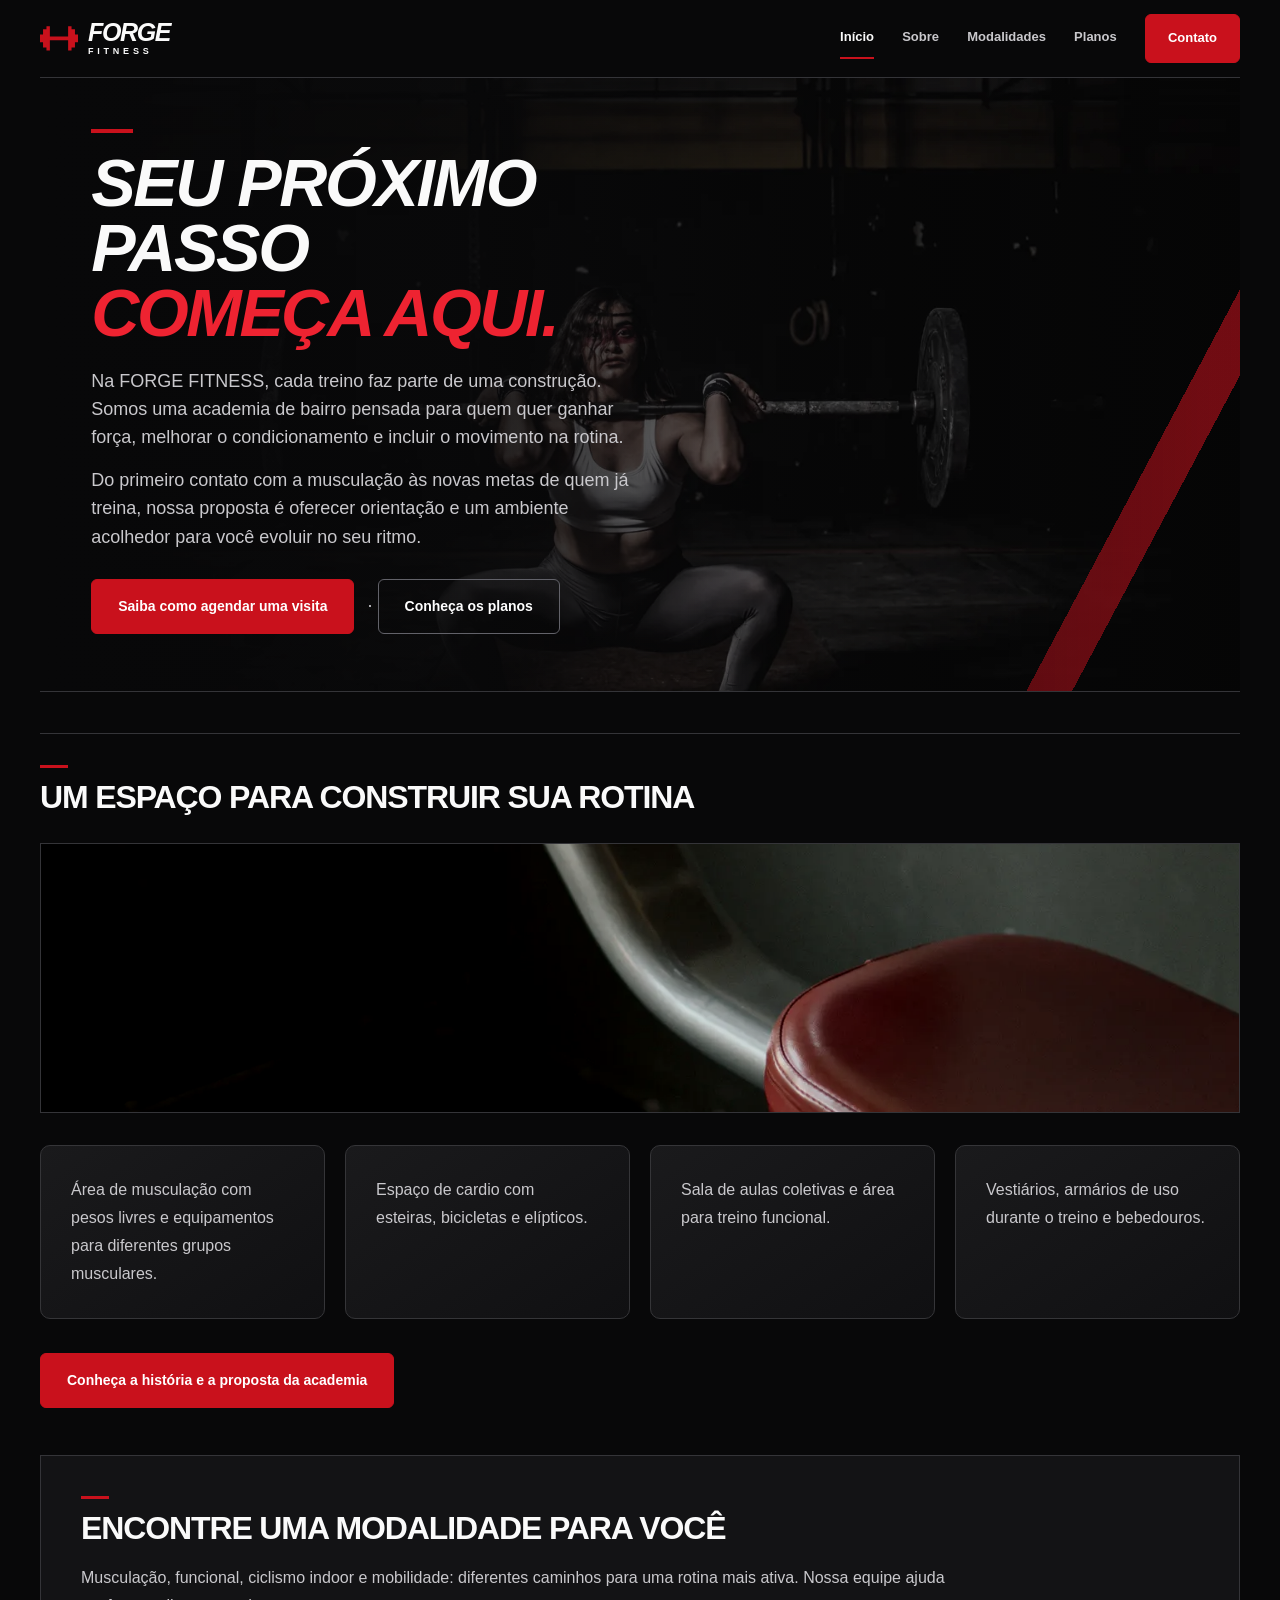
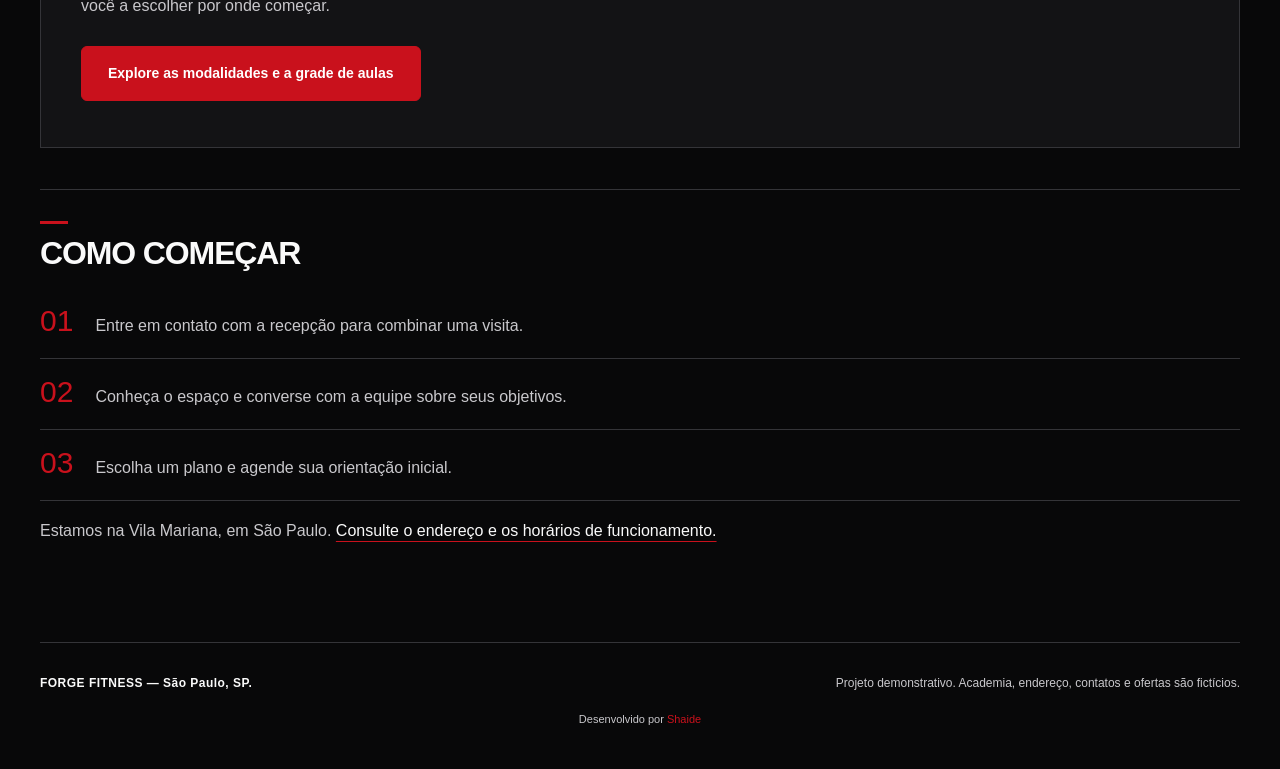
==== commit 6cfd1ba3: "Add files via upload" ====
--- a/index.html
+++ b/index.html
@@ -59,7 +59,7 @@
       <p>Estamos na Vila Mariana, em São Paulo. <a href="contact.html">Consulte o endereço e os horários de funcionamento.</a></p>
     </section>
   </main>
-  <footer><p>FORGE FITNESS — São Paulo, SP.</p><p>Projeto demonstrativo. Academia, endereço, contatos e ofertas são fictícios.</p><p class="footer-credit">Desenvolvido por Shaide</p></footer>
+<footer><p>FORGE FITNESS — São Paulo, SP.</p><p>Projeto demonstrativo. Academia, endereço, contatos e ofertas são fictícios.</p><p class="footer-credit">Desenvolvido por <span class="footer-credit-name">Shaide</span></p></footer>
   <script src="navigation.js" defer></script>
   <script src="motion.js" defer></script>
 </body>
--- a/styles.css
+++ b/styles.css
@@ -584,6 +584,10 @@
   color: var(--text);
   font-weight: 700;
   letter-spacing: .04em;
+}
+
+.footer-credit-name {
+  color: var(--red);
 }
 
 footer .footer-credit {
@@ -1742,3 +1746,75 @@
     background: var(--surface);
   }
 }
+
+/* Location content integrated into the Contact card. */
+.page-contact section[aria-labelledby="localizacao"] {
+  gap: 20px;
+}
+.page-contact .location-address {
+  display: grid;
+  gap: 4px;
+  margin: 0;
+  font-size: 17px;
+  line-height: 1.65;
+}
+.page-contact .location-address span { color: var(--muted); }
+.page-contact .location-notice {
+  margin: 0;
+  font-size: 13px;
+  line-height: 1.6;
+}
+.page-contact .location-map {
+  position: relative;
+  width: 100%;
+  height: 280px;
+  min-width: 0;
+  overflow: hidden;
+  border: 1px solid var(--line);
+  border-radius: 10px;
+  background: var(--surface-raised);
+}
+.page-contact .location-map iframe {
+  position: absolute;
+  inset: 0;
+  display: block;
+  width: 100%;
+  height: 100%;
+  border: 0;
+}
+.page-contact .location-directions {
+  display: inline-flex;
+  align-items: center;
+  justify-content: center;
+  min-height: 46px;
+  max-width: 100%;
+  padding: 12px 24px;
+  border: 1px solid var(--red);
+  border-radius: 6px;
+  background: var(--red);
+  color: #fff;
+  font-size: 14px;
+  font-weight: 750;
+  line-height: 1.5;
+  text-align: center;
+  text-decoration: none;
+}
+.page-contact .location-directions:hover {
+  background: var(--red-hover);
+  border-color: var(--red-hover);
+  color: #fff;
+}
+@media (max-width: 900px) {
+  .page-contact .location-address,
+  .page-contact .location-notice,
+  .page-contact .location-map { margin-bottom: 20px; }
+}
+@media (max-width: 600px) {
+  .page-contact .location-address { font-size: 16px; }
+  .page-contact .location-map { height: 260px; }
+}
+@media (prefers-reduced-motion: no-preference) {
+  .page-contact .location-directions {
+    transition: background-color 160ms ease, border-color 160ms ease;
+  }
+}
